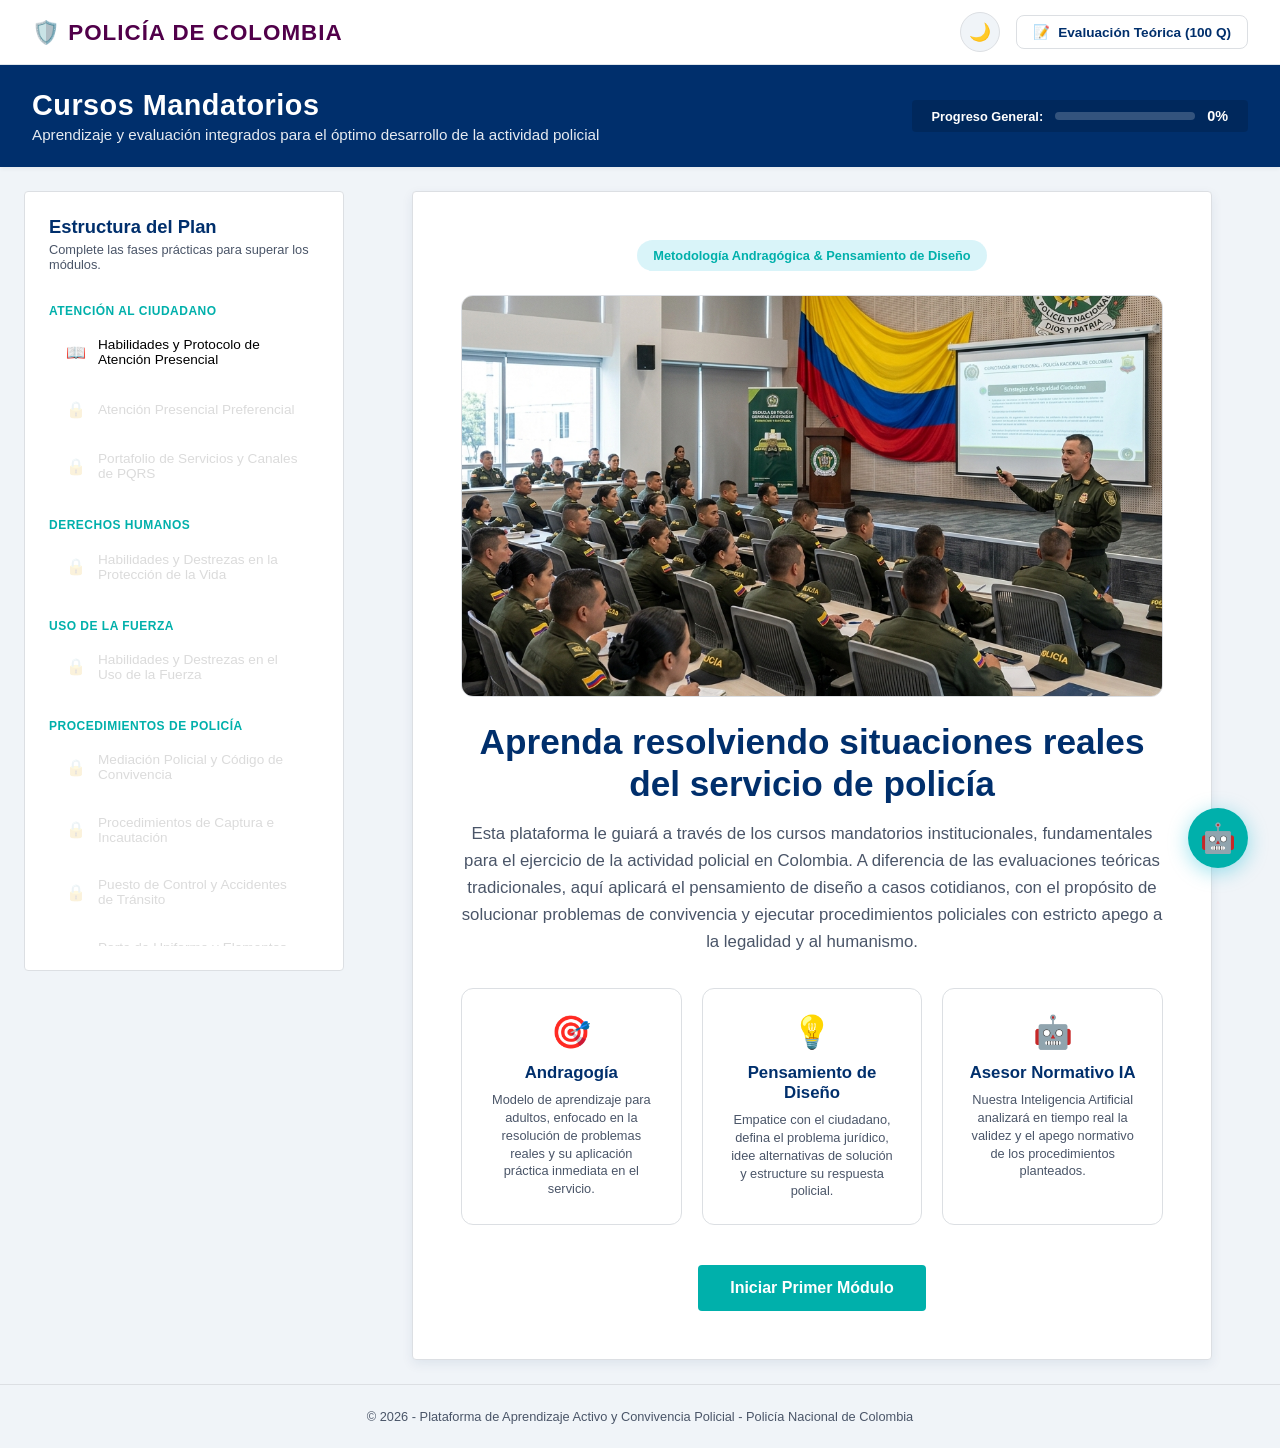
==== index.html @ 74ae2a0c "Mejorar color del banner y redaccion general" ====
<!DOCTYPE html>
<html lang="es">
<head>
  <meta charset="UTF-8">
  <meta name="viewport" content="width=device-width, initial-scale=1.0">
  <title>Cursos Mandatorios - Policía Nacional de Colombia</title>
  <meta name="description" content="Plataforma interactiva de capacitación y evaluación para la Policía Nacional de Colombia usando Andragogía y Design Thinking.">
  <!-- Google Fonts -->
  <link rel="preconnect" href="https://fonts.googleapis.com">
  <link rel="preconnect" href="https://fonts.gstatic.com" crossorigin>
  <link href="https://fonts.googleapis.com/css2?family=Outfit:wght@300;400;600;800&family=Space+Grotesk:wght@400;700&display=swap" rel="stylesheet">
  <!-- CSS Stylesheet -->
  <link rel="stylesheet" href="styles.css">
</head>
<body class="light-mode">

  <!-- Cambridge-style Header Structure -->
  <header class="cambridge-header">
    <!-- Nivel 1: Barra superior de marca blanca -->
    <div class="topbar-header" style="background: #ffffff; padding: 0.75rem 2rem; display: flex; justify-content: space-between; align-items: center; border-bottom: 1px solid #e1e6eb;">
      <div class="logo-area" style="display: flex; align-items: center; gap: 0.5rem; font-family: 'Source Sans Pro', Arial, sans-serif; font-weight: 700; color: #51004a; font-size: 1.4rem;">
        <span style="letter-spacing: 1px;">🛡️ POLICÍA DE COLOMBIA</span>
      </div>
      <div class="topbar-actions" style="display: flex; align-items: center; gap: 1rem;">
        <!-- Theme Switcher -->
        <button class="theme-toggle" id="theme-toggle" aria-label="Cambiar Tema" title="Cambiar Tema">
          <span class="mode-icon">🌙</span>
        </button>
        <!-- Botón Evaluación Teórica -->
        <button class="btn btn-outline" id="go-questions-btn" style="gap: 0.5rem; display: flex; align-items: center; font-size: 0.85rem; padding: 0.5rem 1rem;">
          <span>📝</span> Evaluación Teórica (100 Q)
        </button>
      </div>
    </div>

    <!-- Nivel 2: Banner institucional azul marino de Cambridge con título -->
    <div class="subheader-banner" style="background: #002f6c; padding: 1.5rem 2rem; color: #ffffff; display: flex; justify-content: space-between; align-items: center;">
      <div class="banner-titles">
        <h1 style="font-size: 1.8rem; font-weight: 600; margin: 0; font-family: var(--font-display); letter-spacing: 0.5px;">Cursos Mandatorios</h1>
        <p style="font-size: 0.95rem; margin: 0.25rem 0 0 0; opacity: 0.9;">Aprendizaje y evaluación integrados para el óptimo desarrollo de la actividad policial</p>
      </div>
      
      <!-- Progreso General en el Banner -->
      <div class="global-progress" style="background: rgba(0, 0, 0, 0.15); border: none; padding: 0.5rem 1.25rem; border-radius: 4px;">
        <span class="progress-label" style="color: #ffffff;">Progreso General:</span>
        <div class="progress-bar-container" style="background: rgba(255, 255, 255, 0.2); width: 140px;">
          <div class="progress-bar-fill" id="global-progress-fill" style="width: 0%; background: #ffffff;"></div>
        </div>
        <span class="progress-percentage" id="global-progress-text" style="color: #ffffff; font-weight: 700;">0%</span>
      </div>
    </div>
  </header>

  <!-- Main Layout -->
  <div class="app-container">
    
    <!-- Sidebar Navigation -->
    <aside class="app-sidebar" id="sidebar-nav">
      <div class="sidebar-header">
        <h3>Estructura del Plan</h3>
        <p>Complete las fases prácticas para superar los módulos.</p>
      </div>
      <nav class="course-navigation" id="courses-list">
        <!-- Renderizado dinámico desde app.js -->
      </nav>
    </aside>

    <!-- Main Content Area -->
    <main class="app-main-content">
      
      <!-- Welcome Screen -->
      <section class="welcome-screen active" id="welcome-view">
        <div class="welcome-card">
          <div class="welcome-badge">Metodología Andragógica & Pensamiento de Diseño</div>
          <div class="welcome-image-hero" style="margin-bottom: 1.5rem; border-radius: 12px; overflow: hidden; border: 1px solid var(--border-glass); background: #000;">
            <img src="policia_colombia_welcome.png" alt="Policías de Colombia capacitándose en aula" style="width: 100%; max-height: 400px; object-fit: cover; display: block;" />
          </div>

          <h2>Aprenda resolviendo situaciones reales del servicio de policía</h2>
          <p>Esta plataforma le guiará a través de los cursos mandatorios institucionales, fundamentales para el ejercicio de la actividad policial en Colombia. A diferencia de las evaluaciones teóricas tradicionales, aquí aplicará el pensamiento de diseño a casos cotidianos, con el propósito de solucionar problemas de convivencia y ejecutar procedimientos policiales con estricto apego a la legalidad y al humanismo.</p>
          
          <div class="methodology-cards">
            <div class="m-card">
              <span class="m-icon">🎯</span>
              <h4>Andragogía</h4>
              <p>Modelo de aprendizaje para adultos, enfocado en la resolución de problemas reales y su aplicación práctica inmediata en el servicio.</p>
            </div>
            <div class="m-card">
              <span class="m-icon">💡</span>
              <h4>Pensamiento de Diseño</h4>
              <p>Empatice con el ciudadano, defina el problema jurídico, idee alternativas de solución y estructure su respuesta policial.</p>
            </div>
            <div class="m-card">
              <span class="m-icon">🤖</span>
              <h4>Asesor Normativo IA</h4>
              <p>Nuestra Inteligencia Artificial analizará en tiempo real la validez y el apego normativo de los procedimientos planteados.</p>
            </div>
          </div>
          
          <button class="btn btn-primary btn-large" id="start-learning-btn">Iniciar Primer Módulo</button>
        </div>
      </section>

      <!-- Learning & Design Thinking Module Screen -->
      <section class="module-screen" id="module-view">
        
        <!-- Module Header info -->
        <div class="module-header-card">
          <span class="badge" id="module-course-badge">Curso Mandatorio</span>
          <h3 id="module-title">1. Título del Módulo</h3>
          <div class="scenario-box">
            <div class="scenario-header">
              <span class="scenario-icon">🎬</span>
              <h4>Escenario de Convivencia / Procedimiento</h4>
            </div>
            
            <!-- Imagen de referencia del caso -->
            <div class="case-image-container" id="module-case-image-container" style="display: none; margin-bottom: 1.25rem; border-radius: 12px; overflow: hidden; border: 1px solid var(--border-glass); background: #000;">
              <img id="module-case-image" src="" alt="Imagen de referencia del caso policial" style="width: 100%; max-height: 480px; object-fit: contain; display: block; margin: 0 auto;" />
            </div>

            <p id="module-scenario-desc">Descripción del escenario...</p>
            <div class="role-box">
              <strong>Tu Rol Operativo:</strong> <span id="module-role-text">Rol...</span>
            </div>
            <div class="objectives-list">
              <strong>Objetivos de la Misión:</strong>
              <ul id="module-objectives-list">
                <!-- Objetivos dinámicos -->
              </ul>
            </div>
          </div>
        </div>

        <!-- Video de Apoyo Oficial -->
        <div class="video-card" id="module-video-card" style="display: none;">
          <div class="video-header">
            <span class="video-icon">🎥</span>
            <h4>Video de Apoyo Oficial del Módulo</h4>
          </div>
          <div class="video-wrapper">
            <iframe id="module-video-iframe" src="" title="Video de apoyo policial" frameborder="0" allow="accelerometer; autoplay; clipboard-write; encrypted-media; gyroscope; picture-in-picture" allowfullscreen></iframe>
          </div>
          
          <!-- Descripción del contenido del video -->
          <div class="video-transcript-box" style="margin-top: 1rem; padding: 1rem; background: rgba(255,255,255,0.02); border-radius: 8px; border-left: 3px solid var(--accent-gold);">
            <strong style="font-size: 0.85rem; color: var(--accent-gold); display: block; margin-bottom: 0.25rem;">📝 Resumen de Audio y Contenido del Video:</strong>
            <p id="module-video-description-text" style="font-size: 0.85rem; line-height: 1.5; color: var(--text-secondary);">Descripción...</p>
          </div>

          <!-- Métricas del Procedimiento (Cuantificación educativa) -->
          <div class="video-metrics-box" style="margin-top: 1rem; display: grid; grid-template-columns: repeat(auto-fit, minmax(180px, 1fr)); gap: 1rem;">
            <div style="background: rgba(0,0,0,0.15); padding: 0.75rem 1rem; border-radius: 8px; border: 1px solid var(--border-glass);">
              <span style="font-size: 0.7rem; text-transform: uppercase; letter-spacing: 0.5px; color: var(--accent-color); font-weight: 700; display: block;">Tipo de Procedimiento</span>
              <strong id="metric-proc-type" style="font-size: 0.95rem; font-family: var(--font-display);">Administrativo</strong>
            </div>
            <div style="background: rgba(0,0,0,0.15); padding: 0.75rem 1rem; border-radius: 8px; border: 1px solid var(--border-glass);">
              <span style="font-size: 0.7rem; text-transform: uppercase; letter-spacing: 0.5px; color: var(--accent-color); font-weight: 700; display: block;">Medios de Policía</span>
              <strong id="metric-proc-means" style="font-size: 0.95rem; font-family: var(--font-display);">Materiales / Inmateriales</strong>
            </div>
            <div style="background: rgba(0,0,0,0.15); padding: 0.75rem 1rem; border-radius: 8px; border: 1px solid var(--border-glass);">
              <span style="font-size: 0.7rem; text-transform: uppercase; letter-spacing: 0.5px; color: var(--accent-color); font-weight: 700; display: block;">Marco Normativo Principal</span>
              <strong id="metric-proc-law" style="font-size: 0.95rem; font-family: var(--font-display);">Ley 1801</strong>
            </div>
          </div>
        </div>

        <!-- Design Thinking Tabbed Workspace -->
        <div class="workspace-card">
          <div class="tabs-header">
            <button class="tab-btn active" data-tab="empatizar">
              <span class="tab-num">1</span> Empatizar
            </button>
            <button class="tab-btn" data-tab="definir">
              <span class="tab-num">2</span> Definir
            </button>
            <button class="tab-btn" data-tab="idear">
              <span class="tab-num">3</span> Idear
            </button>
            <button class="tab-btn" data-tab="prototipar">
              <span class="tab-num">4</span> Prototipar (Acción)
            </button>
            <button class="tab-btn" data-tab="evaluar" id="tab-evaluar-btn">
              <span class="tab-num">5</span> Evaluar (IA)
            </button>
          </div>

          <div class="tabs-content">
            
            <!-- Tab Empatizar -->
            <div class="tab-panel active" id="panel-empatizar">
              <p class="tab-instruction" id="instruction-empatizar">Instrucción...</p>
              <textarea class="textarea-input" id="input-empatizar" placeholder="Escribe aquí..."></textarea>
              <div class="panel-actions">
                <button class="btn btn-secondary next-tab-btn" data-next="definir">Siguiente Fase: Definir</button>
              </div>
            </div>

            <!-- Tab Definir -->
            <div class="tab-panel" id="panel-definir">
              <p class="tab-instruction" id="instruction-definir">Instrucción...</p>
              <textarea class="textarea-input" id="input-definir" placeholder="Escribe aquí..."></textarea>
              <div class="panel-actions">
                <button class="btn btn-outline prev-tab-btn" data-prev="empatizar">Anterior</button>
                <button class="btn btn-secondary next-tab-btn" data-next="idear">Siguiente Fase: Idear</button>
              </div>
            </div>

            <!-- Tab Idear -->
            <div class="tab-panel" id="panel-idear">
              <p class="tab-instruction" id="instruction-idear">Instrucción...</p>
              <textarea class="textarea-input" id="input-idear" placeholder="Escribe aquí..."></textarea>
              <div class="panel-actions">
                <button class="btn btn-outline prev-tab-btn" data-prev="definir">Anterior</button>
                <button class="btn btn-secondary next-tab-btn" data-next="prototipar">Siguiente Fase: Prototipar</button>
              </div>
            </div>

            <!-- Tab Prototipar -->
            <div class="tab-panel" id="panel-prototipar">
              <p class="tab-instruction" id="instruction-prototipar">Instrucción...</p>
              <textarea class="textarea-input" id="input-prototipar" placeholder="Escribe aquí..."></textarea>
              <div class="panel-actions">
                <button class="btn btn-outline prev-tab-btn" data-prev="idear">Anterior</button>
                <button class="btn btn-primary" id="submit-to-ia-btn">Enviar a Evaluación de IA</button>
              </div>
            </div>

            <!-- Tab Evaluar (IA) -->
            <div class="tab-panel" id="panel-evaluar">
              <div class="ia-chat-interface">
                <div class="ia-avatar-area">
                  <div class="ia-avatar">🤖</div>
                  <div class="ia-status">
                    <h5>Asistente IA de Procedimiento</h5>
                    <p id="ia-status-text">Analizando tu propuesta...</p>
                  </div>
                </div>

                <div class="ia-chat-box" id="ia-chat-box">
                  <!-- Mensajes de la IA -->
                </div>

                <!-- Score Board -->
                <div class="score-card" id="evaluation-score-card" style="display: none;">
                  <div class="gauge-container">
                    <svg viewBox="0 0 100 50" class="gauge">
                      <path d="M 10 50 A 40 40 0 0 1 90 50" fill="none" stroke="#2a3b5c" stroke-width="8"></path>
                      <path d="M 10 50 A 40 40 0 0 1 90 50" fill="none" stroke="var(--accent-color)" stroke-width="8" id="gauge-fill" stroke-dasharray="125" stroke-dashoffset="125"></path>
                    </svg>
                    <div class="score-value" id="score-text">0%</div>
                  </div>
                  <div class="score-verdict">
                    <h4 id="score-verdict-title">Procedimiento Regular</h4>
                    <p id="score-verdict-desc">Debes mejorar los fundamentos legales de la actuación.</p>
                  </div>
                </div>

                <div class="panel-actions" id="eval-actions" style="display: none;">
                  <button class="btn btn-outline" id="retry-module-btn">Corregir Propuesta</button>
                  <button class="btn btn-success" id="next-module-btn">Aprobar y Siguiente Módulo</button>
                </div>
              </div>
            </div>

          </div>
        </div>

      </section>

      <!-- Congratulations Screen -->
      <section class="welcome-screen" id="congrats-view">
        <div class="welcome-card text-center">
          <div class="badge success-badge">🎖️ CERTIFICACIÓN COMPLETADA</div>
          <h2>¡Felicitaciones, Oficial!</h2>
          <p>Has completado satisfactoriamente los 4 cursos mandatorios de la Policía Nacional de Colombia. Has demostrado capacidad de empatía ciudadana, resolución legal de conflictos y un correcto apego a los Derechos Humanos y el Uso Proporcional de la Fuerza.</p>
          
          <div class="diploma-box">
            <h4>POLICÍA NACIONAL DE COLOMBIA</h4>
            <p>Se otorga el presente reconocimiento por finalizar con éxito el programa de:</p>
            <h3>Estándares Mínimos en Cursos Mandatorios</h3>
            <p class="methodology-info">Basado en Andragogía, Design Thinking y Evaluación Interactiva</p>
            <div class="diploma-footer">
              <span>Bogotá D.C., Colombia</span>
              <span>Evaluador de Inteligencia Artificial</span>
            </div>
          </div>

          <button class="btn btn-primary btn-large" id="reset-progress-btn">Reiniciar Capacitación</button>
        </div>
      </section>

      <!-- 100 Questions Theoretical Evaluation Screen -->
      <section class="module-screen" id="questions-view" style="display: none; flex-direction: column; gap: 1.5rem;">
        <div class="module-header-card">
          <span class="badge" style="background: var(--accent-gold); color: #000;">Evaluación Escrita Oficial</span>
          <h3>Repositorio de Evaluación Teórica Virtual (100 Preguntas)</h3>
          <p style="font-size: 0.95rem; color: var(--text-secondary); margin-top: 0.5rem;">Responde el cuestionario de estándares mínimos de capacitación y entrenamiento de la Policía Nacional de Colombia.</p>
        </div>

        <div class="workspace-card" style="padding: 2rem; gap: 1.5rem;">
          <!-- Progreso de la Evaluación -->
          <div style="display: flex; justify-content: space-between; align-items: center; border-bottom: 1px solid var(--border-glass); padding-bottom: 1rem;">
            <h4 id="question-number-title" style="font-family: var(--font-display);">Pregunta 1 de 100</h4>
            <div style="display: flex; align-items: center; gap: 1rem;">
              <span id="questions-score-tracker" style="font-size: 0.9rem; font-weight: 600; color: var(--success);">Aciertos: 0 | Errores: 0</span>
              <button class="btn btn-outline btn-small" id="exit-questions-btn">Volver a Módulos</button>
            </div>
          </div>

          <!-- Enunciado de la Pregunta -->
          <div id="question-body-area" style="font-size: 1.1rem; font-weight: 500; line-height: 1.6; padding: 1rem 0;">
            Cargando pregunta...
          </div>

          <!-- Opciones de Respuesta -->
          <div id="question-options-area" style="display: flex; flex-direction: column; gap: 0.75rem;">
            <!-- Opciones dinámicas en app.js -->
          </div>

          <!-- Feedback de la Pregunta -->
          <div id="question-feedback-area" style="display: none; padding: 1rem; border-radius: 8px; font-weight: 600; font-size: 0.95rem;">
            <!-- Feedback correcto/incorrecto -->
          </div>

          <!-- Acciones de Navegación -->
          <div style="display: flex; justify-content: space-between; align-items: center; border-top: 1px solid var(--border-glass); padding-top: 1.25rem;">
            <button class="btn btn-outline" id="prev-question-btn">Atrás</button>
            <button class="btn btn-primary" id="next-question-btn">Siguiente Pregunta</button>
          </div>
        </div>
      </section>

    </main>
  </div>

  <footer class="app-footer">
    <p>© 2026 - Plataforma de Aprendizaje Activo y Convivencia Policial - Policía Nacional de Colombia</p>
  </footer>

  <!-- Asistente de IA Flotante -->
  <button class="ai-floating-btn" id="ai-floating-btn" aria-label="Consultar Asistente de IA" title="Consultar Asistente de IA">
    <span>🤖</span>
  </button>

  <div class="ai-floating-chat" id="ai-floating-chat">
    <div class="floating-chat-header">
      <div style="display: flex; align-items: center; gap: 0.5rem;">
        <span class="shield-icon" style="font-size: 1.3rem;">🛡️</span>
        <div>
          <h4 style="font-size: 0.85rem; font-family: var(--font-display);">Asesor de Doctrina IA</h4>
          <p style="font-size: 0.65rem; opacity: 0.8;">Normativa & Procedimientos</p>
        </div>
      </div>
      <button class="close-chat-btn" id="close-floating-chat-btn">&times;</button>
    </div>
    <div class="floating-chat-body" id="floating-chat-body">
      <div class="chat-message ia">
        <span class="chat-message-sender">Asistente IA</span>
        <p>¡Hola, Oficial! Estoy aquí para resolver cualquier duda que tengas sobre la Ley 1801, el Uso de la Fuerza, Derechos Humanos o técnicas de Atención al Ciudadano. ¿En qué procedimiento te asesoro hoy?</p>
      </div>
    </div>
    <div class="floating-chat-footer">
      <input type="text" id="floating-chat-input" placeholder="Pregunta sobre leyes o procedimientos..." />
      <button id="floating-chat-send-btn">➔</button>
    </div>
  </div>

  <!-- Scripts -->
  <script src="data.js"></script>
  <script src="app.js"></script>
</body>
</html>
---- styles.css ----
/* -------------------------------------------------------------
   SISTEMA DE DISEÑO PREMIUM - CURSOS MANDATORIOS POLICÍA
   Paleta: Azules policiales, Acabado Glassmorphism, Modo Claro/Oscuro
   ------------------------------------------------------------- */

:root {
  /* Paleta cromática exacta extraída de la captura de pantalla de Cambridge English */
  --bg-primary: #f0f4f8; /* Gris muy claro institucional */
  --bg-secondary: #ffffff; /* Paneles sólidos */
  --bg-glass: #ffffff; 
  --border-glass: #dcdfe3; 
  --text-primary: #002f6c; /* Azul Oxford para textos principales */
  --text-secondary: #4a5568; 
  
  /* Colores de Acento Cambridge de la Captura */
  --police-blue: #51004a; /* Púrpura profundo del banner (#51004a) */
  --police-accent: #00b0ab; /* Verde azulado / cian vibrante del banner (#00b0ab) */
  --accent-gold: #00b0ab; /* Usado para botones principales */
  --accent-gold-hover: #008f8b;
  --accent-color: #00b0ab; 
  --success: #1b8555;
  --error: #c6093b;
  --warning: #d97706;
  
  /* Estilo visual Cambridge */
  --font-display: 'Source Sans Pro', 'Helvetica Neue', Arial, sans-serif;
  --font-body: 'Source Sans Pro', 'Helvetica Neue', Arial, sans-serif;
  --shadow-premium: 0 4px 12px rgba(0, 47, 108, 0.08);
  --transition-smooth: all 0.2s cubic-bezier(0.16, 1, 0.3, 1);
  --border-radius: 4px; 
}

.dark-mode {
  --bg-primary: #071524;
  --bg-secondary: #0d2139;
  --bg-glass: #0d2139;
  --border-glass: #1e3a5f;
  --text-primary: #f8f9fa;
  --text-secondary: #a3b8cc;
  
  --police-blue: #51004a;
  --police-accent: #00b0ab;
  --accent-color: #00b0ab;
  
  --shadow-premium: 0 4px 20px rgba(0,0,0,0.5);
}

/* Reset y Base */
* {
  box-sizing: border-box;
  margin: 0;
  padding: 0;
}

body {
  background-color: var(--bg-primary);
  color: var(--text-primary);
  font-family: var(--font-body);
  display: flex;
  flex-direction: column;
  min-height: 100vh;
  transition: var(--transition-smooth);
  overflow-x: hidden;
}

/* Header Cambridge */
.cambridge-header {
  width: 100%;
  position: sticky;
  top: 0;
  z-index: 100;
  box-shadow: 0 2px 4px rgba(0,0,0,0.05);
}

/* Global Progress */
.global-progress {
  display: flex;
  align-items: center;
  gap: 0.75rem;
  background: var(--bg-primary);
  padding: 0.5rem 1rem;
  border-radius: 30px;
  border: 1px solid var(--border-glass);
}

.progress-label {
  font-size: 0.8rem;
  color: var(--text-secondary);
  font-weight: 600;
}

.progress-bar-container {
  width: 120px;
  height: 8px;
  background: rgba(255, 255, 255, 0.1);
  border-radius: 4px;
  overflow: hidden;
}

.progress-bar-fill {
  height: 100%;
  background: linear-gradient(90deg, var(--police-accent), var(--success));
  width: 0%;
  border-radius: 4px;
  transition: width 0.6s cubic-bezier(0.4, 0, 0.2, 1);
}

.progress-percentage {
  font-family: var(--font-display);
  font-size: 0.9rem;
  font-weight: 700;
  color: var(--success);
}

/* Theme Toggle Button */
.theme-toggle {
  background: var(--bg-primary);
  border: 1px solid var(--border-glass);
  width: 40px;
  height: 40px;
  border-radius: 50%;
  display: flex;
  align-items: center;
  justify-content: center;
  cursor: pointer;
  color: var(--text-primary);
  font-size: 1.1rem;
  transition: var(--transition-smooth);
}

.theme-toggle:hover {
  transform: scale(1.05);
  border-color: var(--police-accent);
  box-shadow: 0 0 10px rgba(59, 130, 246, 0.3);
}

/* App Layout Container */
.app-container {
  display: flex;
  flex: 1;
  width: 100%;
  max-width: 1600px;
  margin: 0 auto;
  padding: 1.5rem;
  gap: 1.5rem;
}

/* Sidebar Navigation */
.app-sidebar {
  width: 320px;
  background: var(--bg-secondary);
  border-radius: var(--border-radius);
  border: 1px solid var(--border-glass);
  padding: 1.5rem;
  display: flex;
  flex-direction: column;
  gap: 1.5rem;
  height: calc(100vh - 120px);
  position: sticky;
  top: 100px;
}

.sidebar-header h3 {
  font-family: var(--font-display);
  font-size: 1.15rem;
  margin-bottom: 0.25rem;
}

.sidebar-header p {
  font-size: 0.8rem;
  color: var(--text-secondary);
}

.course-navigation {
  display: flex;
  flex-direction: column;
  gap: 1rem;
  overflow-y: auto;
  padding-right: 0.25rem;
}

/* Scrollbar styling */
.course-navigation::-webkit-scrollbar {
  width: 4px;
}
.course-navigation::-webkit-scrollbar-thumb {
  background: var(--border-glass);
  border-radius: 4px;
}

.course-group {
  display: flex;
  flex-direction: column;
  gap: 0.4rem;
}

.course-group-title {
  font-size: 0.75rem;
  font-weight: 800;
  text-transform: uppercase;
  color: var(--police-accent);
  margin-top: 0.5rem;
  letter-spacing: 0.5px;
}

.nav-item {
  display: flex;
  align-items: center;
  justify-content: space-between;
  padding: 0.75rem 1rem;
  border-radius: 10px;
  background: rgba(255, 255, 255, 0.02);
  border: 1px solid transparent;
  cursor: pointer;
  transition: var(--transition-smooth);
}

.nav-item-content {
  display: flex;
  align-items: center;
  gap: 0.75rem;
  font-size: 0.85rem;
  font-weight: 500;
  text-align: left;
}

.nav-item:hover {
  background: rgba(255, 255, 255, 0.05);
  border-color: var(--border-glass);
}

.nav-item.active {
  background: linear-gradient(135deg, rgba(30, 58, 138, 0.2), rgba(6, 182, 212, 0.15));
  border-color: var(--accent-color);
  color: var(--text-primary);
  font-weight: 600;
}

.nav-item.locked {
  opacity: 0.5;
  cursor: not-allowed;
}

.nav-status-icon {
  font-size: 1rem;
}

/* Main Content area */
.app-main-content {
  flex: 1;
  display: flex;
  flex-direction: column;
  gap: 1.5rem;
  min-width: 0; /* Prevents flex items from breaking overflow */
}

/* Welcome Screen */
.welcome-screen {
  display: none;
  flex-direction: column;
  justify-content: center;
  align-items: center;
  min-height: 70vh;
}

.welcome-screen.active {
  display: flex;
}

.welcome-card {
  background: var(--bg-glass);
  backdrop-filter: blur(16px);
  border: 1px solid var(--border-glass);
  padding: 3rem;
  border-radius: var(--border-radius);
  max-width: 800px;
  box-shadow: var(--shadow-premium);
  text-align: center;
  animation: fadeInUp 0.6s cubic-bezier(0.16, 1, 0.3, 1);
}

.welcome-badge {
  display: inline-block;
  background: rgba(6, 182, 212, 0.15);
  color: var(--accent-color);
  padding: 0.5rem 1rem;
  border-radius: 30px;
  font-weight: 600;
  font-size: 0.8rem;
  margin-bottom: 1.5rem;
}

.welcome-card h2 {
  font-family: var(--font-display);
  font-size: 2.2rem;
  margin-bottom: 1rem;
  line-height: 1.2;
}

.welcome-card p {
  color: var(--text-secondary);
  font-size: 1.05rem;
  line-height: 1.6;
  margin-bottom: 2rem;
}

.methodology-cards {
  display: grid;
  grid-template-columns: repeat(3, 1fr);
  gap: 1.25rem;
  margin-bottom: 2.5rem;
}

.m-card {
  background: rgba(255, 255, 255, 0.02);
  border: 1px solid var(--border-glass);
  padding: 1.5rem;
  border-radius: 12px;
  transition: var(--transition-smooth);
}

.m-card:hover {
  transform: translateY(-5px);
  background: rgba(255, 255, 255, 0.04);
  border-color: var(--police-accent);
}

.m-icon {
  font-size: 2rem;
  margin-bottom: 0.75rem;
  display: block;
}

.m-card h4 {
  font-family: var(--font-display);
  font-size: 1.05rem;
  margin-bottom: 0.5rem;
}

.m-card p {
  font-size: 0.8rem;
  margin-bottom: 0;
  line-height: 1.4;
}

/* Module Screen */
.module-screen {
  display: none;
  flex-direction: column;
  gap: 1.5rem;
  animation: fadeIn 0.4s ease;
}

.module-screen.active {
  display: flex;
}

.module-header-card {
  background: var(--bg-secondary);
  border: 1px solid var(--border-glass);
  border-radius: var(--border-radius);
  padding: 1.75rem;
  position: relative;
}

.badge {
  display: inline-block;
  background: var(--police-blue);
  color: #fff;
  padding: 0.35rem 0.75rem;
  border-radius: 30px;
  font-size: 0.75rem;
  font-weight: 600;
  margin-bottom: 0.75rem;
  text-transform: uppercase;
}

#module-title {
  font-family: var(--font-display);
  font-size: 1.6rem;
  margin-bottom: 1rem;
}

.scenario-box {
  background: rgba(30, 58, 138, 0.1);
  border-left: 4px solid var(--police-accent);
  padding: 1.25rem;
  border-radius: 0 12px 12px 0;
}

.scenario-header {
  display: flex;
  align-items: center;
  gap: 0.5rem;
  margin-bottom: 0.5rem;
}

.scenario-header h4 {
  font-family: var(--font-display);
  font-size: 1.1rem;
  color: var(--police-accent);
}

#module-scenario-desc {
  font-size: 0.95rem;
  line-height: 1.6;
  margin-bottom: 1rem;
}

.role-box {
  background: rgba(255, 255, 255, 0.03);
  padding: 0.6rem 1rem;
  border-radius: 8px;
  font-size: 0.85rem;
  margin-bottom: 1rem;
}

.role-box strong {
  color: var(--accent-gold);
}

.objectives-list {
  font-size: 0.9rem;
}

.objectives-list ul {
  margin-top: 0.4rem;
  padding-left: 1.25rem;
  display: flex;
  flex-direction: column;
  gap: 0.3rem;
}

/* Design Thinking Workspace Card */
.workspace-card {
  background: var(--bg-glass);
  backdrop-filter: blur(16px);
  border: 1px solid var(--border-glass);
  border-radius: var(--border-radius);
  box-shadow: var(--shadow-premium);
  display: flex;
  flex-direction: column;
  overflow: hidden;
}

.tabs-header {
  display: flex;
  border-bottom: 1px solid var(--border-glass);
  background: rgba(0, 0, 0, 0.2);
  overflow-x: auto;
}

.tab-btn {
  flex: 1;
  background: transparent;
  border: none;
  color: var(--text-secondary);
  padding: 1rem;
  font-family: var(--font-display);
  font-size: 0.9rem;
  font-weight: 600;
  cursor: pointer;
  display: flex;
  align-items: center;
  justify-content: center;
  gap: 0.5rem;
  transition: var(--transition-smooth);
  border-bottom: 2px solid transparent;
  min-width: 130px;
}

.tab-btn.active {
  color: var(--accent-color);
  background: rgba(6, 182, 212, 0.05);
  border-bottom-color: var(--accent-color);
}

.tab-num {
  display: inline-flex;
  align-items: center;
  justify-content: center;
  width: 22px;
  height: 22px;
  background: rgba(255, 255, 255, 0.1);
  border-radius: 50%;
  font-size: 0.75rem;
}

.tab-btn.active .tab-num {
  background: var(--accent-color);
  color: var(--bg-primary);
  font-weight: 700;
}

.tabs-content {
  padding: 1.75rem;
}

.tab-panel {
  display: none;
  flex-direction: column;
  gap: 1.25rem;
}

.tab-panel.active {
  display: flex;
}

.tab-instruction {
  font-size: 1rem;
  font-weight: 500;
  color: var(--text-primary);
  line-height: 1.5;
}

.textarea-input {
  width: 100%;
  height: 150px;
  background: rgba(0, 0, 0, 0.2);
  border: 1px solid var(--border-glass);
  border-radius: 10px;
  color: var(--text-primary);
  padding: 1rem;
  font-family: var(--font-body);
  font-size: 0.95rem;
  resize: vertical;
  transition: var(--transition-smooth);
}

.textarea-input:focus {
  outline: none;
  border-color: var(--accent-color);
  box-shadow: 0 0 10px rgba(6, 182, 212, 0.15);
}

.panel-actions {
  display: flex;
  justify-content: flex-end;
  gap: 1rem;
  margin-top: 0.5rem;
}

/* IA Chat Interface */
.ia-chat-interface {
  display: flex;
  flex-direction: column;
  gap: 1.5rem;
}

.ia-avatar-area {
  display: flex;
  align-items: center;
  gap: 1rem;
  border-bottom: 1px solid var(--border-glass);
  padding-bottom: 1rem;
}

.ia-avatar {
  width: 48px;
  height: 48px;
  background: linear-gradient(135deg, var(--police-accent), var(--accent-color));
  border-radius: 50%;
  display: flex;
  align-items: center;
  justify-content: center;
  font-size: 1.6rem;
  box-shadow: 0 0 15px rgba(6, 182, 212, 0.4);
}

.ia-status h5 {
  font-family: var(--font-display);
  font-size: 1.05rem;
}

.ia-status p {
  font-size: 0.8rem;
  color: var(--text-secondary);
}

.ia-chat-box {
  display: flex;
  flex-direction: column;
  gap: 1rem;
  max-height: 350px;
  overflow-y: auto;
  padding-right: 0.5rem;
}

.chat-message {
  display: flex;
  flex-direction: column;
  gap: 0.25rem;
  max-width: 85%;
  padding: 1rem;
  border-radius: 12px;
  font-size: 0.95rem;
  line-height: 1.5;
}

.chat-message.user {
  align-self: flex-end;
  background: var(--police-blue);
  color: #fff;
  border-bottom-right-radius: 2px;
}

.chat-message.ia {
  align-self: flex-start;
  background: rgba(255, 255, 255, 0.03);
  border: 1px solid var(--border-glass);
  border-bottom-left-radius: 2px;
}

.chat-message-sender {
  font-size: 0.75rem;
  font-weight: 800;
  text-transform: uppercase;
  color: var(--accent-color);
}

.chat-message.user .chat-message-sender {
  color: var(--accent-gold);
}

/* Score Board / Gauge */
.score-card {
  display: flex;
  align-items: center;
  gap: 2rem;
  background: rgba(255, 255, 255, 0.02);
  border: 1px solid var(--border-glass);
  border-radius: 12px;
  padding: 1.5rem;
  margin-top: 1rem;
  animation: scaleIn 0.5s cubic-bezier(0.175, 0.885, 0.32, 1.275);
}

.gauge-container {
  position: relative;
  width: 100px;
  height: 60px;
  display: flex;
  justify-content: center;
}

.gauge {
  width: 100px;
  height: 50px;
}

.score-value {
  position: absolute;
  bottom: 0;
  font-family: var(--font-display);
  font-size: 1.5rem;
  font-weight: 700;
}

.score-verdict h4 {
  font-family: var(--font-display);
  font-size: 1.2rem;
  margin-bottom: 0.25rem;
}

.score-verdict p {
  font-size: 0.85rem;
  color: var(--text-secondary);
}

/* Certificate Screen Diploma */
.diploma-box {
  background: linear-gradient(135deg, #131d35 0%, #0c1222 100%);
  border: 2px solid var(--accent-gold);
  border-radius: 12px;
  padding: 2.5rem;
  margin: 2rem 0;
  position: relative;
  box-shadow: 0 0 25px rgba(234, 179, 8, 0.15);
}

.diploma-box::before {
  content: '';
  position: absolute;
  top: 10px;
  bottom: 10px;
  left: 10px;
  right: 10px;
  border: 1px solid rgba(234, 179, 8, 0.3);
  border-radius: 8px;
  pointer-events: none;
}

.diploma-box h4 {
  font-family: var(--font-display);
  color: var(--text-secondary);
  letter-spacing: 2px;
  font-size: 0.9rem;
  margin-bottom: 1rem;
}

.diploma-box h3 {
  font-family: var(--font-display);
  font-size: 1.8rem;
  color: var(--accent-gold);
  margin: 1.25rem 0;
}

.diploma-box p {
  font-size: 0.9rem;
  color: var(--text-primary);
}

.diploma-box .methodology-info {
  font-size: 0.8rem;
  color: var(--text-secondary);
  font-style: italic;
}

.diploma-footer {
  display: flex;
  justify-content: space-between;
  margin-top: 2rem;
  font-size: 0.75rem;
  color: var(--text-secondary);
  border-top: 1px solid rgba(255, 255, 255, 0.05);
  padding-top: 1rem;
}

/* Buttons */
.btn {
  display: inline-flex;
  align-items: center;
  justify-content: center;
  padding: 0.65rem 1.25rem;
  font-family: var(--font-display);
  font-size: 0.9rem;
  font-weight: 700;
  border-radius: 8px;
  cursor: pointer;
  transition: var(--transition-smooth);
  border: none;
}

.btn-primary {
  background: var(--accent-gold); /* Verde azulado de Cambridge */
  color: #fff;
}

.btn-primary:hover {
  background: var(--accent-gold-hover);
  transform: translateY(-1px);
  box-shadow: 0 4px 12px rgba(0, 176, 171, 0.3);
}

.btn-secondary {
  background: var(--police-blue); /* Púrpura de Cambridge */
  color: #fff;
}

.btn-secondary:hover {
  background: #3c0037;
  transform: translateY(-1px);
  box-shadow: 0 4px 12px rgba(81, 0, 74, 0.3);
}

.btn-success {
  background: var(--success);
  color: #fff;
}

.btn-success:hover {
  background: #14613e;
  transform: translateY(-1px);
}

.btn-outline {
  background: transparent;
  border: 1px solid var(--border-glass);
  color: var(--text-primary);
}

.btn-outline:hover {
  background: rgba(0, 47, 108, 0.04);
  border-color: var(--police-blue);
  color: var(--police-blue);
}

.btn-large {
  padding: 0.85rem 2rem;
  font-size: 1rem;
  border-radius: 4px; /* Consistente con el borde recto de Cambridge */
}

/* Estilos de opción para cuestionario */
.option-btn {
  background: rgba(255, 255, 255, 0.03);
  border: 1px solid var(--border-glass);
  color: var(--text-primary);
  padding: 1rem 1.5rem;
  border-radius: 10px;
  cursor: pointer;
  text-align: left;
  font-family: var(--font-body);
  font-size: 0.95rem;
  transition: var(--transition-smooth);
}

.option-btn:hover {
  background: rgba(255, 255, 255, 0.07);
  border-color: var(--text-secondary);
}

.option-btn.selected {
  border-color: var(--police-accent);
  background: rgba(59, 130, 246, 0.15);
  font-weight: 600;
}

.option-btn.correct {
  border-color: var(--success) !important;
  background: rgba(16, 185, 129, 0.2) !important;
  color: #fff !important;
}

.option-btn.incorrect {
  border-color: var(--error) !important;
  background: rgba(239, 68, 68, 0.2) !important;
  color: #fff !important;
}

/* Video Card styles */
.video-card {
  background: var(--bg-secondary);
  border: 1px solid var(--border-glass);
  border-radius: var(--border-radius);
  padding: 1.5rem;
}

.video-header {
  display: flex;
  align-items: center;
  gap: 0.5rem;
  margin-bottom: 1rem;
}

.video-header h4 {
  font-family: var(--font-display);
  font-size: 1.1rem;
  color: var(--accent-gold);
}

.video-wrapper {
  position: relative;
  padding-bottom: 56.25%; /* 16:9 Aspect Ratio */
  height: 0;
  overflow: hidden;
  border-radius: 12px;
  border: 1px solid var(--border-glass);
}

.video-wrapper iframe {
  position: absolute;
  top: 0;
  left: 0;
  width: 100%;
  height: 100%;
}

/* Botón Flotante de IA */
.ai-floating-btn {
  position: fixed;
  bottom: 2rem;
  right: 2rem;
  width: 60px;
  height: 60px;
  background: linear-gradient(135deg, var(--police-accent), var(--accent-color));
  border: none;
  border-radius: 50%;
  box-shadow: 0 4px 20px rgba(6, 182, 212, 0.4);
  cursor: pointer;
  z-index: 1000;
  display: flex;
  align-items: center;
  justify-content: center;
  font-size: 1.8rem;
  transition: var(--transition-smooth);
}

.ai-floating-btn:hover {
  transform: scale(1.1) rotate(5deg);
  box-shadow: 0 6px 24px rgba(6, 182, 212, 0.6);
}

/* Modal Chat Flotante */
.ai-floating-chat {
  position: fixed;
  bottom: 6.5rem;
  right: 2rem;
  width: 380px;
  height: 480px;
  background: var(--bg-glass);
  backdrop-filter: blur(20px);
  border: 1px solid var(--border-glass);
  border-radius: var(--border-radius);
  box-shadow: var(--shadow-premium);
  z-index: 1000;
  display: none; /* Controlado por JS */
  flex-direction: column;
  overflow: hidden;
  animation: fadeInUp 0.4s cubic-bezier(0.16, 1, 0.3, 1);
}

.floating-chat-header {
  background: var(--bg-secondary);
  border-bottom: 1px solid var(--border-glass);
  padding: 1rem;
  display: flex;
  justify-content: space-between;
  align-items: center;
}

.close-chat-btn {
  background: transparent;
  border: none;
  color: var(--text-secondary);
  font-size: 1.5rem;
  cursor: pointer;
  transition: var(--transition-smooth);
}

.close-chat-btn:hover {
  color: var(--error);
}

.floating-chat-body {
  flex: 1;
  padding: 1rem;
  overflow-y: auto;
  display: flex;
  flex-direction: column;
  gap: 0.75rem;
}

.floating-chat-footer {
  padding: 0.75rem;
  border-top: 1px solid var(--border-glass);
  background: rgba(0,0,0,0.2);
  display: flex;
  gap: 0.5rem;
}

.floating-chat-footer input {
  flex: 1;
  background: rgba(0, 0, 0, 0.2);
  border: 1px solid var(--border-glass);
  border-radius: 8px;
  color: var(--text-primary);
  padding: 0.5rem 0.75rem;
  font-family: var(--font-body);
  font-size: 0.85rem;
}

.floating-chat-footer input:focus {
  outline: none;
  border-color: var(--accent-color);
}

.floating-chat-footer button {
  background: var(--police-accent);
  color: #fff;
  border: none;
  border-radius: 8px;
  width: 36px;
  height: 36px;
  cursor: pointer;
  font-weight: bold;
  transition: var(--transition-smooth);
}

.floating-chat-footer button:hover {
  background: var(--accent-color);
}

/* Footer */
.app-footer {
  text-align: center;
  padding: 1.5rem;
  font-size: 0.8rem;
  color: var(--text-secondary);
  border-top: 1px solid var(--border-glass);
  margin-top: auto;
}

/* Animations */
@keyframes fadeInUp {
  from {
    opacity: 0;
    transform: translateY(20px);
  }
  to {
    opacity: 1;
    transform: translateY(0);
  }
}

@keyframes fadeIn {
  from { opacity: 0; }
  to { opacity: 1; }
}

@keyframes pulse {
  0% { transform: scale(1); filter: drop-shadow(0 0 4px var(--police-accent)); }
  50% { transform: scale(1.05); filter: drop-shadow(0 0 12px var(--accent-color)); }
  100% { transform: scale(1); filter: drop-shadow(0 0 4px var(--police-accent)); }
}

/* Responsividad */
@media (max-width: 1024px) {
  .app-container {
    flex-direction: column;
  }
  .app-sidebar {
    width: 100%;
    height: auto;
    position: static;
  }
  .methodology-cards {
    grid-template-columns: 1fr;
  }
}

@media (max-width: 600px) {
  .app-header {
    flex-direction: column;
    gap: 1rem;
    align-items: flex-start;
  }
  .header-actions {
    width: 100%;
    justify-content: space-between;
  }
  .welcome-card {
    padding: 1.5rem;
  }
  .tabs-header {
    flex-wrap: nowrap;
  }
  .tab-btn {
    padding: 0.75rem 0.5rem;
    font-size: 0.8rem;
  }
}
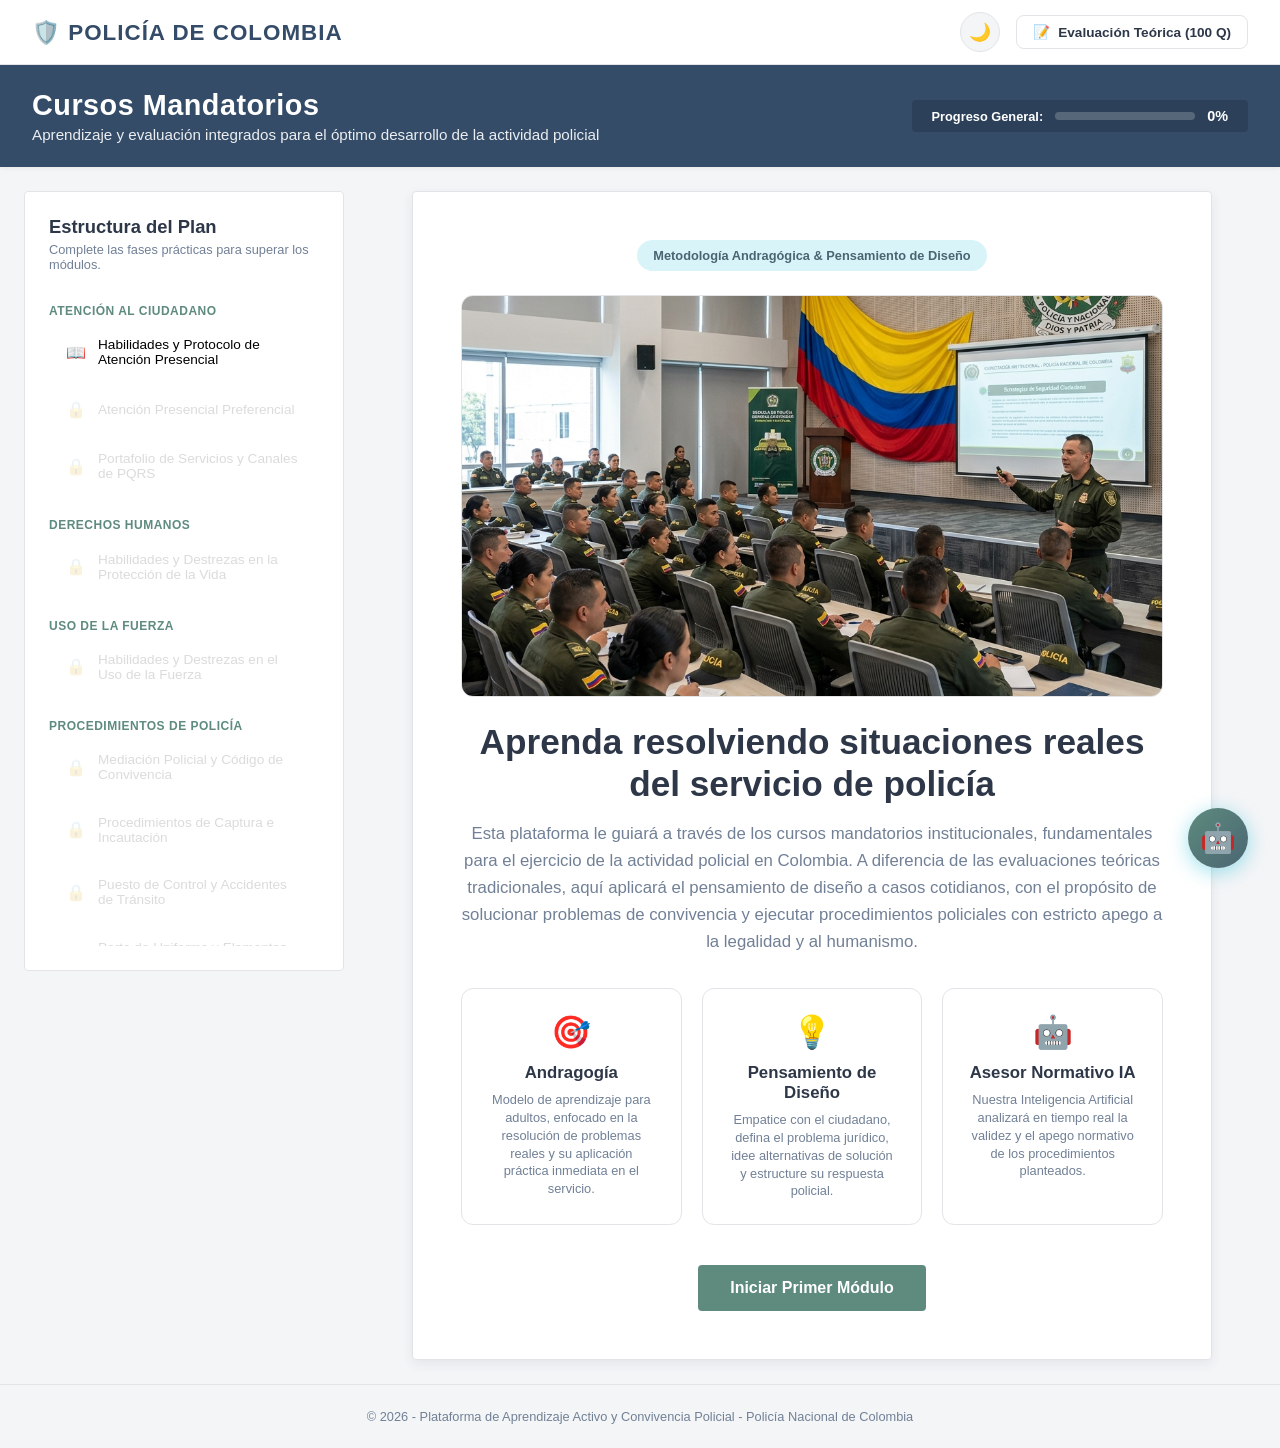
==== commit efc3f67e: "Cambiar a paleta de colores mate (Gris, Azul, Verde)" ====
--- a/index.html
+++ b/index.html
@@ -17,8 +17,8 @@
   <!-- Cambridge-style Header Structure -->
   <header class="cambridge-header">
     <!-- Nivel 1: Barra superior de marca blanca -->
-    <div class="topbar-header" style="background: #ffffff; padding: 0.75rem 2rem; display: flex; justify-content: space-between; align-items: center; border-bottom: 1px solid #e1e6eb;">
-      <div class="logo-area" style="display: flex; align-items: center; gap: 0.5rem; font-family: 'Source Sans Pro', Arial, sans-serif; font-weight: 700; color: #51004a; font-size: 1.4rem;">
+    <div class="topbar-header" style="background: #ffffff; padding: 0.75rem 2rem; display: flex; justify-content: space-between; align-items: center; border-bottom: 1px solid var(--border-glass);">
+      <div class="logo-area" style="display: flex; align-items: center; gap: 0.5rem; font-family: 'Source Sans Pro', Arial, sans-serif; font-weight: 700; color: var(--police-blue); font-size: 1.4rem;">
         <span style="letter-spacing: 1px;">🛡️ POLICÍA DE COLOMBIA</span>
       </div>
       <div class="topbar-actions" style="display: flex; align-items: center; gap: 1rem;">
@@ -33,8 +33,8 @@
       </div>
     </div>
 
-    <!-- Nivel 2: Banner institucional azul marino de Cambridge con título -->
-    <div class="subheader-banner" style="background: #002f6c; padding: 1.5rem 2rem; color: #ffffff; display: flex; justify-content: space-between; align-items: center;">
+    <!-- Nivel 2: Banner institucional azul mate con título -->
+    <div class="subheader-banner" style="background: var(--police-blue); padding: 1.5rem 2rem; color: #ffffff; display: flex; justify-content: space-between; align-items: center;">
       <div class="banner-titles">
         <h1 style="font-size: 1.8rem; font-weight: 600; margin: 0; font-family: var(--font-display); letter-spacing: 0.5px;">Cursos Mandatorios</h1>
         <p style="font-size: 0.95rem; margin: 0.25rem 0 0 0; opacity: 0.9;">Aprendizaje y evaluación integrados para el óptimo desarrollo de la actividad policial</p>
--- a/styles.css
+++ b/styles.css
@@ -4,45 +4,45 @@
    ------------------------------------------------------------- */
 
 :root {
-  /* Paleta cromática exacta extraída de la captura de pantalla de Cambridge English */
-  --bg-primary: #f0f4f8; /* Gris muy claro institucional */
-  --bg-secondary: #ffffff; /* Paneles sólidos */
+  /* Paleta Mate Corporativa: Gris, Azul y Verde */
+  --bg-primary: #f4f5f7; /* Gris mate claro para fondos */
+  --bg-secondary: #ffffff; /* Blanco sólido para tarjetas */
   --bg-glass: #ffffff; 
-  --border-glass: #dcdfe3; 
-  --text-primary: #002f6c; /* Azul Oxford para textos principales */
-  --text-secondary: #4a5568; 
+  --border-glass: #e2e4e8; /* Borde gris mate sutil */
+  --text-primary: #2d3748; /* Gris carbón oscuro para legibilidad superior */
+  --text-secondary: #718096; /* Gris intermedio mate */
   
-  /* Colores de Acento Cambridge de la Captura */
-  --police-blue: #51004a; /* Púrpura profundo del banner (#51004a) */
-  --police-accent: #00b0ab; /* Verde azulado / cian vibrante del banner (#00b0ab) */
-  --accent-gold: #00b0ab; /* Usado para botones principales */
-  --accent-gold-hover: #008f8b;
-  --accent-color: #00b0ab; 
-  --success: #1b8555;
-  --error: #c6093b;
-  --warning: #d97706;
+  /* Colores de Acento Mate */
+  --police-blue: #344c68; /* Azul pizarra mate (para la cabecera y el logo) */
+  --police-accent: #5e8b7e; /* Verde salvia mate (secundario) */
+  --accent-gold: #5e8b7e; /* Verde salvia mate (botones principales) */
+  --accent-gold-hover: #4a7065; /* Hover verde oscuro mate */
+  --accent-color: #4a6572; /* Azul grisáceo */
+  --success: #5e8b7e;
+  --error: #c55a5a; /* Rojo opaco mate */
+  --warning: #d08c49; /* Naranja mate */
   
-  /* Estilo visual Cambridge */
+  /* Estilo visual */
   --font-display: 'Source Sans Pro', 'Helvetica Neue', Arial, sans-serif;
   --font-body: 'Source Sans Pro', 'Helvetica Neue', Arial, sans-serif;
-  --shadow-premium: 0 4px 12px rgba(0, 47, 108, 0.08);
+  --shadow-premium: 0 4px 12px rgba(45, 55, 72, 0.08); /* Sombra mate suave */
   --transition-smooth: all 0.2s cubic-bezier(0.16, 1, 0.3, 1);
   --border-radius: 4px; 
 }
 
 .dark-mode {
-  --bg-primary: #071524;
-  --bg-secondary: #0d2139;
-  --bg-glass: #0d2139;
-  --border-glass: #1e3a5f;
-  --text-primary: #f8f9fa;
-  --text-secondary: #a3b8cc;
+  --bg-primary: #1a202c; /* Gris muy oscuro mate */
+  --bg-secondary: #2d3748; /* Gris oscuro para tarjetas */
+  --bg-glass: #2d3748;
+  --border-glass: #4a5568;
+  --text-primary: #f7fafc;
+  --text-secondary: #a0aec0;
   
-  --police-blue: #51004a;
-  --police-accent: #00b0ab;
-  --accent-color: #00b0ab;
+  --police-blue: #2c3e50;
+  --police-accent: #5e8b7e;
+  --accent-color: #5e8b7e;
   
-  --shadow-premium: 0 4px 20px rgba(0,0,0,0.5);
+  --shadow-premium: 0 4px 20px rgba(0,0,0,0.3);
 }
 
 /* Reset y Base */
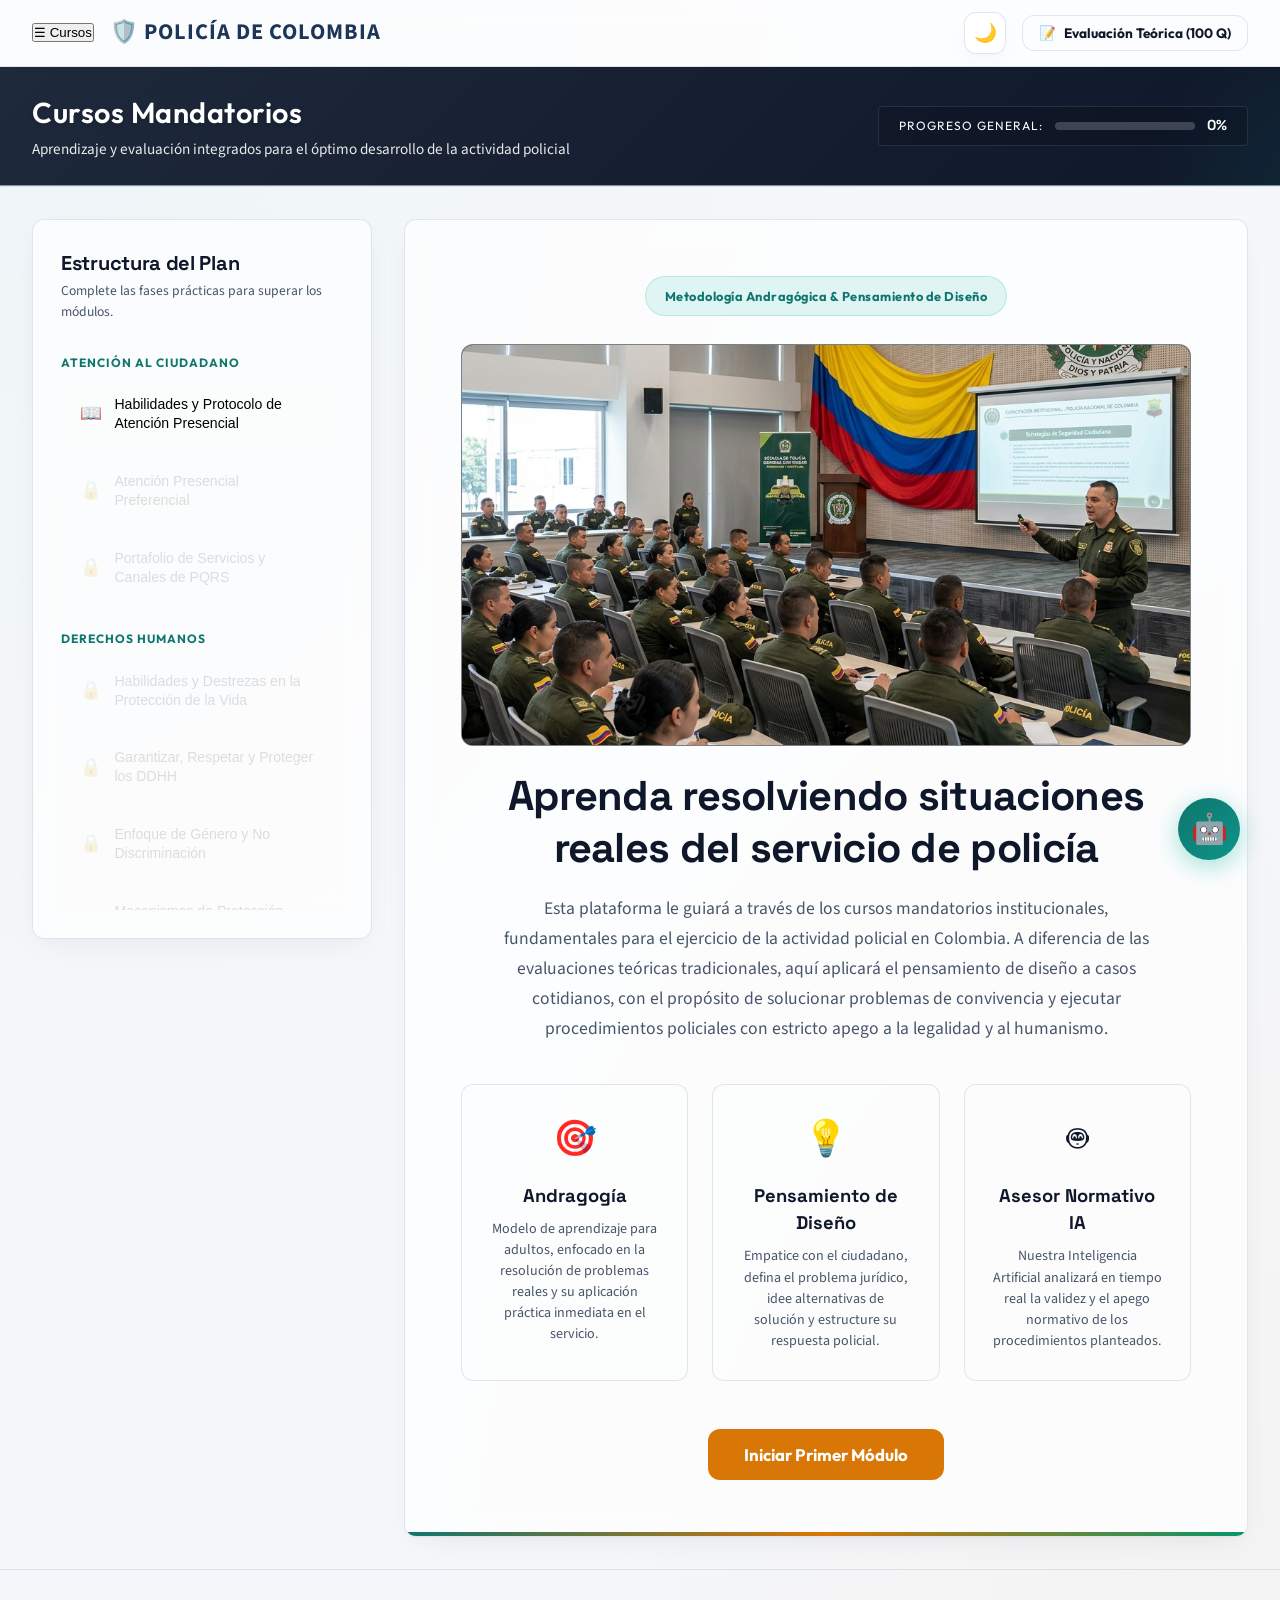
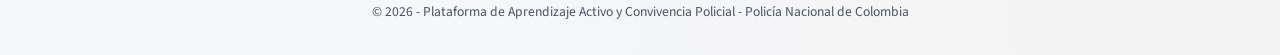
==== commit 43d6017d: "fix: renderizar Markdown en las respuestas del Asesor de Doctrina IA El widget de chat flotante most" ====
--- a/index.html
+++ b/index.html
@@ -8,7 +8,7 @@
   <!-- Google Fonts -->
   <link rel="preconnect" href="https://fonts.googleapis.com">
   <link rel="preconnect" href="https://fonts.gstatic.com" crossorigin>
-  <link href="https://fonts.googleapis.com/css2?family=Outfit:wght@300;400;600;800&family=Space+Grotesk:wght@400;700&display=swap" rel="stylesheet">
+  <link href="https://fonts.googleapis.com/css2?family=Outfit:wght@300;400;600;800&family=Space+Grotesk:wght@400;700&family=Source+Sans+Pro:wght@300;400;600;700&display=swap" rel="stylesheet">
   <!-- CSS Stylesheet -->
   <link rel="stylesheet" href="styles.css">
 </head>
@@ -18,8 +18,12 @@
   <header class="cambridge-header">
     <!-- Nivel 1: Barra superior de marca blanca -->
     <div class="topbar-header" style="background: #ffffff; padding: 0.75rem 2rem; display: flex; justify-content: space-between; align-items: center; border-bottom: 1px solid var(--border-glass);">
-      <div class="logo-area" style="display: flex; align-items: center; gap: 0.5rem; font-family: 'Source Sans Pro', Arial, sans-serif; font-weight: 700; color: var(--police-blue); font-size: 1.4rem;">
-        <span style="letter-spacing: 1px;">🛡️ POLICÍA DE COLOMBIA</span>
+      <div style="display: flex; align-items: center; gap: 1rem;">
+        <!-- Botón menú responsive (oculto en desktop) -->
+        <button class="mobile-menu-btn" id="mobile-menu-btn" aria-label="Ver Cursos">☰ Cursos</button>
+        <a href="#" class="logo-area" id="go-home-btn" style="text-decoration: none; display: flex; align-items: center; gap: 0.5rem; font-family: 'Source Sans Pro', Arial, sans-serif; font-weight: 700; color: var(--police-blue); font-size: 1.4rem; cursor: pointer;">
+          <span style="letter-spacing: 1px;">🛡️ POLICÍA DE COLOMBIA</span>
+        </a>
       </div>
       <div class="topbar-actions" style="display: flex; align-items: center; gap: 1rem;">
         <!-- Theme Switcher -->
@@ -35,10 +39,10 @@
 
     <!-- Nivel 2: Banner institucional azul mate con título -->
     <div class="subheader-banner" style="background: var(--police-blue); padding: 1.5rem 2rem; color: #ffffff; display: flex; justify-content: space-between; align-items: center;">
-      <div class="banner-titles">
+      <a href="#" id="go-home-banner-btn" class="banner-titles" style="text-decoration: none; color: inherit; cursor: pointer; display: block;">
         <h1 style="font-size: 1.8rem; font-weight: 600; margin: 0; font-family: var(--font-display); letter-spacing: 0.5px;">Cursos Mandatorios</h1>
         <p style="font-size: 0.95rem; margin: 0.25rem 0 0 0; opacity: 0.9;">Aprendizaje y evaluación integrados para el óptimo desarrollo de la actividad policial</p>
-      </div>
+      </a>
       
       <!-- Progreso General en el Banner -->
       <div class="global-progress" style="background: rgba(0, 0, 0, 0.15); border: none; padding: 0.5rem 1.25rem; border-radius: 4px;">
@@ -115,10 +119,10 @@
             </div>
             
             <!-- Imagen de referencia del caso -->
-            <div class="case-image-container" id="module-case-image-container" style="display: none; margin-bottom: 1.25rem; border-radius: 12px; overflow: hidden; border: 1px solid var(--border-glass); background: #000;">
-              <img id="module-case-image" src="" alt="Imagen de referencia del caso policial" style="width: 100%; max-height: 480px; object-fit: contain; display: block; margin: 0 auto;" />
-            </div>
-
+            <div class="module-visual" id="module-visual-container">
+            <img id="module-scenario-img" src="" alt="Escenario de Procedimiento" style="display: block;" />
+            <iframe id="module-scenario-video" src="" frameborder="0" allow="accelerometer; autoplay; clipboard-write; encrypted-media; gyroscope; picture-in-picture" allowfullscreen style="display: none; width: 100%; height: 100%; min-height: 400px; border-radius: 8px;"></iframe>
+          </div>
             <p id="module-scenario-desc">Descripción del escenario...</p>
             <div class="role-box">
               <strong>Tu Rol Operativo:</strong> <span id="module-role-text">Rol...</span>
@@ -256,9 +260,9 @@
                   </div>
                 </div>
 
-                <div class="panel-actions" id="eval-actions" style="display: none;">
+                <div class="panel-actions" id="eval-actions" style="display: none; gap: 1rem; margin-top: 1.5rem;">
                   <button class="btn btn-outline" id="retry-module-btn">Corregir Propuesta</button>
-                  <button class="btn btn-success" id="next-module-btn">Aprobar y Siguiente Módulo</button>
+                  <button class="btn btn-success" id="next-module-btn">Siguiente Módulo</button>
                 </div>
               </div>
             </div>
@@ -357,7 +361,7 @@
     <div class="floating-chat-body" id="floating-chat-body">
       <div class="chat-message ia">
         <span class="chat-message-sender">Asistente IA</span>
-        <p>¡Hola, Oficial! Estoy aquí para resolver cualquier duda que tengas sobre la Ley 1801, el Uso de la Fuerza, Derechos Humanos o técnicas de Atención al Ciudadano. ¿En qué procedimiento te asesoro hoy?</p>
+        <p>Dios y Patria. Soy tu Asesor de Doctrina Policial IA. Estoy aquí para guiarte en procedimientos operativos, consulta de normas (Ley 1801, Ley 906, resoluciones vigentes) y correcta aplicación de los Derechos Humanos.<br><br>¿Qué duda procedimental tienes hoy?</p>
       </div>
     </div>
     <div class="floating-chat-footer">
--- a/styles.css
+++ b/styles.css
@@ -1,51 +1,75 @@
 /* -------------------------------------------------------------
    SISTEMA DE DISEÑO PREMIUM - CURSOS MANDATORIOS POLICÍA
-   Paleta: Azules policiales, Acabado Glassmorphism, Modo Claro/Oscuro
+   Paleta: Midnight Navy, Emerald Sage, Luxury Gold
+   Efectos: Glassmorphism, Gradientes HSL, Micro-animaciones Dinámicas
    ------------------------------------------------------------- */
 
+@import url('https://fonts.googleapis.com/css2?family=Outfit:wght@300;400;500;600;700;800&family=Space+Grotesk:wght@400;500;700&family=Source+Sans+Pro:wght@300;400;600;700&display=swap');
+
 :root {
-  /* Paleta Mate Corporativa: Gris, Azul y Verde */
-  --bg-primary: #f4f5f7; /* Gris mate claro para fondos */
-  --bg-secondary: #ffffff; /* Blanco sólido para tarjetas */
-  --bg-glass: #ffffff; 
-  --border-glass: #e2e4e8; /* Borde gris mate sutil */
-  --text-primary: #2d3748; /* Gris carbón oscuro para legibilidad superior */
-  --text-secondary: #718096; /* Gris intermedio mate */
+  /* Paleta Light Premium (Cambridge Inspired & Slate Clean) */
+  --bg-primary: #f5f7fa;
+  --bg-secondary: rgba(255, 255, 255, 0.85);
+  --bg-glass: rgba(255, 255, 255, 0.7);
+  --border-glass: rgba(203, 213, 225, 0.6);
+  --text-primary: #0f172a; /* Slate 900 */
+  --text-secondary: #475569; /* Slate 600 */
   
-  /* Colores de Acento Mate */
-  --police-blue: #344c68; /* Azul pizarra mate (para la cabecera y el logo) */
-  --police-accent: #5e8b7e; /* Verde salvia mate (secundario) */
-  --accent-gold: #5e8b7e; /* Verde salvia mate (botones principales) */
-  --accent-gold-hover: #4a7065; /* Hover verde oscuro mate */
-  --accent-color: #4a6572; /* Azul grisáceo */
-  --success: #5e8b7e;
-  --error: #c55a5a; /* Rojo opaco mate */
-  --warning: #d08c49; /* Naranja mate */
+  /* HSL Colors */
+  --police-blue-h: 215;
+  --police-blue-s: 50%;
+  --police-blue-l: 23%; /* #1e293b Slate-like primary */
   
-  /* Estilo visual */
-  --font-display: 'Source Sans Pro', 'Helvetica Neue', Arial, sans-serif;
-  --font-body: 'Source Sans Pro', 'Helvetica Neue', Arial, sans-serif;
-  --shadow-premium: 0 4px 12px rgba(45, 55, 72, 0.08); /* Sombra mate suave */
-  --transition-smooth: all 0.2s cubic-bezier(0.16, 1, 0.3, 1);
-  --border-radius: 4px; 
+  /* Colores de Acento */
+  --police-blue: hsl(var(--police-blue-h), var(--police-blue-s), var(--police-blue-l));
+  --police-blue-gradient: linear-gradient(135deg, #1e293b 0%, #0f172a 100%);
+  --police-accent: #0f766e; /* Emerald 700 */
+  --accent-gold: #d97706; /* Amber 600 */
+  --accent-gold-hover: #b45309; /* Amber 700 */
+  --accent-color: #0d9488; /* Teal 600 */
+  
+  /* Estados */
+  --success: #059669; /* Emerald 600 */
+  --error: #dc2626; /* Red 600 */
+  --warning: #ea580c; /* Orange 600 */
+  
+  /* Tipografía y Bordes */
+  --font-display: 'Outfit', sans-serif;
+  --font-heading: 'Space Grotesk', sans-serif;
+  --font-body: 'Source Sans Pro', sans-serif;
+  
+  --shadow-premium: 0 10px 30px -10px rgba(15, 23, 42, 0.08), 0 1px 3px rgba(15, 23, 42, 0.02);
+  --shadow-glow: 0 0 20px rgba(13, 148, 136, 0.15);
+  --transition-smooth: all 0.3s cubic-bezier(0.4, 0, 0.2, 1);
+  --border-radius: 12px;
+  --glass-blur: blur(12px);
 }
 
 .dark-mode {
-  --bg-primary: #1a202c; /* Gris muy oscuro mate */
-  --bg-secondary: #2d3748; /* Gris oscuro para tarjetas */
-  --bg-glass: #2d3748;
-  --border-glass: #4a5568;
-  --text-primary: #f7fafc;
-  --text-secondary: #a0aec0;
+  /* Paleta Dark Premium (Midnight Sci-Fi & Golden Accents) */
+  --bg-primary: #0a0f1d; /* Deep Cosmos Black/Blue */
+  --bg-secondary: rgba(17, 24, 39, 0.7); /* Dark Gray with opacity */
+  --bg-glass: rgba(13, 20, 35, 0.65);
+  --border-glass: rgba(255, 255, 255, 0.08);
+  --text-primary: #f8fafc; /* Slate 50 */
+  --text-secondary: #94a3b8; /* Slate 400 */
   
-  --police-blue: #2c3e50;
-  --police-accent: #5e8b7e;
-  --accent-color: #5e8b7e;
+  --police-blue: #0f172a;
+  --police-blue-gradient: linear-gradient(135deg, #0f172a 0%, #020617 100%);
+  --police-accent: #14b8a6; /* Teal 500 */
+  --accent-gold: #f59e0b; /* Amber 500 */
+  --accent-gold-hover: #d97706;
+  --accent-color: #2dd4bf; /* Teal 400 */
   
-  --shadow-premium: 0 4px 20px rgba(0,0,0,0.3);
-}
-
-/* Reset y Base */
+  --success: #10b981;
+  --error: #ef4444;
+  --warning: #f97316;
+  
+  --shadow-premium: 0 20px 40px -15px rgba(0, 0, 0, 0.5), 0 1px 5px rgba(255, 255, 255, 0.02);
+  --shadow-glow: 0 0 25px rgba(20, 184, 166, 0.25);
+}
+
+/* Reset y Estilos Globales */
 * {
   box-sizing: border-box;
   margin: 0;
@@ -56,11 +80,33 @@
   background-color: var(--bg-primary);
   color: var(--text-primary);
   font-family: var(--font-body);
+  font-size: 1rem;
+  line-height: 1.5;
   display: flex;
   flex-direction: column;
   min-height: 100vh;
   transition: var(--transition-smooth);
   overflow-x: hidden;
+  background-image: 
+    radial-gradient(at 0% 0%, rgba(20, 184, 166, 0.03) 0px, transparent 50%),
+    radial-gradient(at 100% 100%, rgba(217, 119, 6, 0.03) 0px, transparent 50%);
+}
+
+/* Scrollbar Personalizado */
+::-webkit-scrollbar {
+  width: 8px;
+  height: 8px;
+}
+::-webkit-scrollbar-track {
+  background: transparent;
+}
+::-webkit-scrollbar-thumb {
+  background: var(--border-glass);
+  border-radius: 99px;
+  border: 2px solid var(--bg-primary);
+}
+::-webkit-scrollbar-thumb:hover {
+  background: var(--police-accent);
 }
 
 /* Header Cambridge */
@@ -69,7 +115,51 @@
   position: sticky;
   top: 0;
   z-index: 100;
-  box-shadow: 0 2px 4px rgba(0,0,0,0.05);
+  backdrop-filter: var(--glass-blur);
+  border-bottom: 1px solid var(--border-glass);
+  background: var(--bg-glass);
+  transition: var(--transition-smooth);
+}
+
+.topbar-header {
+  transition: var(--transition-smooth);
+  background: transparent !important;
+}
+
+.dark-mode .topbar-header {
+  border-bottom-color: var(--border-glass) !important;
+}
+
+.logo-area {
+  transition: var(--transition-smooth);
+}
+.logo-area:hover {
+  transform: translateY(-1px);
+  filter: drop-shadow(0 0 8px var(--police-accent));
+}
+
+.subheader-banner {
+  background: var(--police-blue-gradient) !important;
+  border-bottom: 1px solid var(--border-glass);
+  position: relative;
+  overflow: hidden;
+}
+
+.subheader-banner::before {
+  content: '';
+  position: absolute;
+  top: -50%;
+  right: -20%;
+  width: 400px;
+  height: 400px;
+  background: radial-gradient(circle, rgba(20, 184, 166, 0.12) 0%, transparent 70%);
+  pointer-events: none;
+}
+
+.banner-titles h1 {
+  font-family: var(--font-heading);
+  letter-spacing: -0.5px;
+  text-shadow: 0 2px 4px rgba(0,0,0,0.15);
 }
 
 /* Global Progress */
@@ -77,61 +167,72 @@
   display: flex;
   align-items: center;
   gap: 0.75rem;
-  background: var(--bg-primary);
-  padding: 0.5rem 1rem;
-  border-radius: 30px;
-  border: 1px solid var(--border-glass);
+  background: rgba(255, 255, 255, 0.06);
+  padding: 0.6rem 1.2rem;
+  border-radius: 99px;
+  border: 1px solid rgba(255, 255, 255, 0.1) !important;
+  backdrop-filter: var(--glass-blur);
+  transition: var(--transition-smooth);
+}
+.global-progress:hover {
+  border-color: var(--police-accent) !important;
+  box-shadow: 0 0 12px rgba(20, 184, 166, 0.2);
 }
 
 .progress-label {
-  font-size: 0.8rem;
-  color: var(--text-secondary);
-  font-weight: 600;
+  font-family: var(--font-display);
+  font-size: 0.75rem;
+  color: #e2e8f0;
+  text-transform: uppercase;
+  letter-spacing: 1px;
 }
 
 .progress-bar-container {
-  width: 120px;
+  width: 140px;
   height: 8px;
-  background: rgba(255, 255, 255, 0.1);
-  border-radius: 4px;
+  background: rgba(255, 255, 255, 0.12);
+  border-radius: 99px;
   overflow: hidden;
+  position: relative;
 }
 
 .progress-bar-fill {
   height: 100%;
   background: linear-gradient(90deg, var(--police-accent), var(--success));
-  width: 0%;
-  border-radius: 4px;
-  transition: width 0.6s cubic-bezier(0.4, 0, 0.2, 1);
+  border-radius: 99px;
+  transition: width 0.8s cubic-bezier(0.34, 1.56, 0.64, 1);
+  box-shadow: 0 0 8px var(--police-accent);
 }
 
 .progress-percentage {
-  font-family: var(--font-display);
+  font-family: var(--font-heading);
   font-size: 0.9rem;
   font-weight: 700;
-  color: var(--success);
+  color: var(--accent-color);
+  text-shadow: 0 1px 2px rgba(0,0,0,0.2);
 }
 
 /* Theme Toggle Button */
 .theme-toggle {
-  background: var(--bg-primary);
-  border: 1px solid var(--border-glass);
-  width: 40px;
-  height: 40px;
-  border-radius: 50%;
+  background: var(--bg-secondary);
+  border: 1px solid var(--border-glass);
+  width: 42px;
+  height: 42px;
+  border-radius: var(--border-radius);
   display: flex;
   align-items: center;
   justify-content: center;
   cursor: pointer;
   color: var(--text-primary);
-  font-size: 1.1rem;
-  transition: var(--transition-smooth);
+  font-size: 1.15rem;
+  transition: var(--transition-smooth);
+  box-shadow: var(--shadow-premium);
 }
 
 .theme-toggle:hover {
-  transform: scale(1.05);
+  transform: translateY(-2px);
   border-color: var(--police-accent);
-  box-shadow: 0 0 10px rgba(59, 130, 246, 0.3);
+  box-shadow: var(--shadow-glow);
 }
 
 /* App Layout Container */
@@ -139,77 +240,74 @@
   display: flex;
   flex: 1;
   width: 100%;
-  max-width: 1600px;
+  max-width: 1500px;
   margin: 0 auto;
-  padding: 1.5rem;
-  gap: 1.5rem;
+  padding: 2rem;
+  gap: 2rem;
 }
 
 /* Sidebar Navigation */
 .app-sidebar {
-  width: 320px;
-  background: var(--bg-secondary);
-  border-radius: var(--border-radius);
-  border: 1px solid var(--border-glass);
-  padding: 1.5rem;
+  width: 340px;
+  background: var(--bg-glass);
+  backdrop-filter: var(--glass-blur);
+  border-radius: var(--border-radius);
+  border: 1px solid var(--border-glass);
+  padding: 1.75rem;
   display: flex;
   flex-direction: column;
   gap: 1.5rem;
-  height: calc(100vh - 120px);
+  height: calc(100vh - 180px);
   position: sticky;
-  top: 100px;
+  top: 140px;
+  box-shadow: var(--shadow-premium);
+  transition: var(--transition-smooth);
 }
 
 .sidebar-header h3 {
+  font-family: var(--font-heading);
+  font-size: 1.25rem;
+  font-weight: 700;
+  letter-spacing: -0.3px;
+}
+
+.sidebar-header p {
+  font-size: 0.85rem;
+  color: var(--text-secondary);
+  margin-top: 0.2rem;
+}
+
+.course-navigation {
+  display: flex;
+  flex-direction: column;
+  gap: 1.25rem;
+  overflow-y: auto;
+  padding-right: 0.5rem;
+}
+
+.course-group {
+  display: flex;
+  flex-direction: column;
+  gap: 0.5rem;
+}
+
+.course-group-title {
   font-family: var(--font-display);
-  font-size: 1.15rem;
-  margin-bottom: 0.25rem;
-}
-
-.sidebar-header p {
-  font-size: 0.8rem;
-  color: var(--text-secondary);
-}
-
-.course-navigation {
-  display: flex;
-  flex-direction: column;
-  gap: 1rem;
-  overflow-y: auto;
-  padding-right: 0.25rem;
-}
-
-/* Scrollbar styling */
-.course-navigation::-webkit-scrollbar {
-  width: 4px;
-}
-.course-navigation::-webkit-scrollbar-thumb {
-  background: var(--border-glass);
-  border-radius: 4px;
-}
-
-.course-group {
-  display: flex;
-  flex-direction: column;
-  gap: 0.4rem;
-}
-
-.course-group-title {
   font-size: 0.75rem;
-  font-weight: 800;
+  font-weight: 700;
   text-transform: uppercase;
   color: var(--police-accent);
   margin-top: 0.5rem;
-  letter-spacing: 0.5px;
+  letter-spacing: 1px;
 }
 
 .nav-item {
   display: flex;
   align-items: center;
   justify-content: space-between;
-  padding: 0.75rem 1rem;
-  border-radius: 10px;
-  background: rgba(255, 255, 255, 0.02);
+  padding: 0.9rem 1.1rem;
+  border-radius: var(--border-radius);
+  background: rgba(255, 255, 255, 0.01);
   border: 1px solid transparent;
   cursor: pointer;
   transition: var(--transition-smooth);
@@ -218,40 +316,48 @@
 .nav-item-content {
   display: flex;
   align-items: center;
-  gap: 0.75rem;
-  font-size: 0.85rem;
+  gap: 0.8rem;
+  font-size: 0.88rem;
   font-weight: 500;
   text-align: left;
+  line-height: 1.35;
 }
 
 .nav-item:hover {
-  background: rgba(255, 255, 255, 0.05);
+  background: rgba(20, 184, 166, 0.05);
   border-color: var(--border-glass);
+  transform: translateX(3px);
 }
 
 .nav-item.active {
-  background: linear-gradient(135deg, rgba(30, 58, 138, 0.2), rgba(6, 182, 212, 0.15));
-  border-color: var(--accent-color);
+  background: linear-gradient(135deg, rgba(20, 184, 166, 0.15) 0%, rgba(13, 148, 136, 0.05) 100%);
+  border-color: var(--police-accent);
   color: var(--text-primary);
   font-weight: 600;
+  box-shadow: inset 0 0 12px rgba(20, 184, 166, 0.05);
 }
 
 .nav-item.locked {
-  opacity: 0.5;
+  opacity: 0.45;
   cursor: not-allowed;
 }
+.nav-item.locked:hover {
+  transform: none;
+  background: transparent;
+  border-color: transparent;
+}
 
 .nav-status-icon {
-  font-size: 1rem;
-}
-
-/* Main Content area */
+  font-size: 1.1rem;
+}
+
+/* Main Content Area */
 .app-main-content {
   flex: 1;
   display: flex;
   flex-direction: column;
-  gap: 1.5rem;
-  min-width: 0; /* Prevents flex items from breaking overflow */
+  gap: 2rem;
+  min-width: 0;
 }
 
 /* Welcome Screen */
@@ -260,7 +366,7 @@
   flex-direction: column;
   justify-content: center;
   align-items: center;
-  min-height: 70vh;
+  min-height: 60vh;
 }
 
 .welcome-screen.active {
@@ -269,85 +375,108 @@
 
 .welcome-card {
   background: var(--bg-glass);
-  backdrop-filter: blur(16px);
-  border: 1px solid var(--border-glass);
-  padding: 3rem;
-  border-radius: var(--border-radius);
-  max-width: 800px;
+  backdrop-filter: var(--glass-blur);
+  border: 1px solid var(--border-glass);
+  padding: 3.5rem;
+  border-radius: var(--border-radius);
+  max-width: 850px;
   box-shadow: var(--shadow-premium);
   text-align: center;
-  animation: fadeInUp 0.6s cubic-bezier(0.16, 1, 0.3, 1);
+  animation: fadeInUp 0.7s cubic-bezier(0.16, 1, 0.3, 1);
+  position: relative;
+  overflow: hidden;
+}
+
+.welcome-card::after {
+  content: '';
+  position: absolute;
+  bottom: 0;
+  left: 0;
+  right: 0;
+  height: 4px;
+  background: linear-gradient(90deg, var(--police-accent), var(--accent-gold), var(--success));
 }
 
 .welcome-badge {
   display: inline-block;
-  background: rgba(6, 182, 212, 0.15);
-  color: var(--accent-color);
-  padding: 0.5rem 1rem;
-  border-radius: 30px;
-  font-weight: 600;
+  background: rgba(20, 184, 166, 0.12);
+  color: var(--police-accent);
+  padding: 0.6rem 1.2rem;
+  border-radius: 99px;
+  font-weight: 700;
+  font-family: var(--font-display);
   font-size: 0.8rem;
-  margin-bottom: 1.5rem;
+  letter-spacing: 0.5px;
+  margin-bottom: 1.75rem;
+  border: 1px solid rgba(20, 184, 166, 0.2);
 }
 
 .welcome-card h2 {
-  font-family: var(--font-display);
-  font-size: 2.2rem;
-  margin-bottom: 1rem;
-  line-height: 1.2;
+  font-family: var(--font-heading);
+  font-size: 2.6rem;
+  font-weight: 700;
+  letter-spacing: -0.7px;
+  margin-bottom: 1.25rem;
+  line-height: 1.25;
 }
 
 .welcome-card p {
   color: var(--text-secondary);
-  font-size: 1.05rem;
-  line-height: 1.6;
-  margin-bottom: 2rem;
+  font-size: 1.1rem;
+  line-height: 1.7;
+  margin-bottom: 2.5rem;
+  max-width: 680px;
+  margin-left: auto;
+  margin-right: auto;
 }
 
 .methodology-cards {
   display: grid;
   grid-template-columns: repeat(3, 1fr);
-  gap: 1.25rem;
-  margin-bottom: 2.5rem;
+  gap: 1.5rem;
+  margin-bottom: 3rem;
 }
 
 .m-card {
   background: rgba(255, 255, 255, 0.02);
   border: 1px solid var(--border-glass);
-  padding: 1.5rem;
-  border-radius: 12px;
+  padding: 1.75rem;
+  border-radius: var(--border-radius);
   transition: var(--transition-smooth);
 }
 
 .m-card:hover {
   transform: translateY(-5px);
-  background: rgba(255, 255, 255, 0.04);
+  background: rgba(20, 184, 166, 0.04);
   border-color: var(--police-accent);
+  box-shadow: var(--shadow-premium);
 }
 
 .m-icon {
-  font-size: 2rem;
-  margin-bottom: 0.75rem;
+  font-size: 2.2rem;
+  margin-bottom: 1rem;
   display: block;
 }
 
 .m-card h4 {
-  font-family: var(--font-display);
-  font-size: 1.05rem;
-  margin-bottom: 0.5rem;
+  font-family: var(--font-heading);
+  font-size: 1.15rem;
+  font-weight: 700;
+  margin-bottom: 0.6rem;
 }
 
 .m-card p {
-  font-size: 0.8rem;
+  font-size: 0.88rem;
   margin-bottom: 0;
-  line-height: 1.4;
+  line-height: 1.5;
+  color: var(--text-secondary);
 }
 
 /* Module Screen */
 .module-screen {
   display: none;
   flex-direction: column;
-  gap: 1.5rem;
+  gap: 2rem;
   animation: fadeIn 0.4s ease;
 }
 
@@ -356,85 +485,122 @@
 }
 
 .module-header-card {
-  background: var(--bg-secondary);
-  border: 1px solid var(--border-glass);
-  border-radius: var(--border-radius);
-  padding: 1.75rem;
+  background: var(--bg-glass);
+  backdrop-filter: var(--glass-blur);
+  border: 1px solid var(--border-glass);
+  border-radius: var(--border-radius);
+  padding: 2.25rem;
+  box-shadow: var(--shadow-premium);
   position: relative;
 }
 
 .badge {
   display: inline-block;
-  background: var(--police-blue);
+  background: var(--police-blue-gradient);
   color: #fff;
-  padding: 0.35rem 0.75rem;
-  border-radius: 30px;
+  padding: 0.45rem 1rem;
+  border-radius: 99px;
   font-size: 0.75rem;
-  font-weight: 600;
-  margin-bottom: 0.75rem;
-  text-transform: uppercase;
+  font-weight: 700;
+  font-family: var(--font-display);
+  letter-spacing: 0.5px;
+  margin-bottom: 1rem;
+  border: 1px solid var(--border-glass);
 }
 
 #module-title {
-  font-family: var(--font-display);
-  font-size: 1.6rem;
-  margin-bottom: 1rem;
+  font-family: var(--font-heading);
+  font-size: 1.85rem;
+  font-weight: 700;
+  letter-spacing: -0.5px;
+  margin-bottom: 1.25rem;
 }
 
 .scenario-box {
-  background: rgba(30, 58, 138, 0.1);
+  background: rgba(20, 184, 166, 0.05);
   border-left: 4px solid var(--police-accent);
-  padding: 1.25rem;
-  border-radius: 0 12px 12px 0;
+  padding: 1.5rem;
+  border-radius: 0 var(--border-radius) var(--border-radius) 0;
+  margin: 1.25rem 0;
 }
 
 .scenario-header {
   display: flex;
   align-items: center;
-  gap: 0.5rem;
-  margin-bottom: 0.5rem;
+  gap: 0.6rem;
+  margin-bottom: 0.6rem;
 }
 
 .scenario-header h4 {
-  font-family: var(--font-display);
-  font-size: 1.1rem;
+  font-family: var(--font-heading);
+  font-size: 1.2rem;
+  font-weight: 700;
   color: var(--police-accent);
 }
 
+.module-visual {
+  width: 100%;
+  aspect-ratio: 16/9;
+  margin: 1.5rem 0;
+  border-radius: var(--border-radius);
+  overflow: hidden;
+  background: #000;
+  border: 1px solid var(--border-glass);
+  box-shadow: var(--shadow-premium);
+}
+
+.module-visual img, .module-visual iframe {
+  width: 100%;
+  height: 100%;
+  object-fit: cover;
+  display: block;
+}
+
 #module-scenario-desc {
-  font-size: 0.95rem;
-  line-height: 1.6;
-  margin-bottom: 1rem;
+  font-size: 1rem;
+  line-height: 1.75;
+  color: var(--text-primary);
+  margin-bottom: 1.25rem;
 }
 
 .role-box {
-  background: rgba(255, 255, 255, 0.03);
-  padding: 0.6rem 1rem;
+  background: rgba(255, 255, 255, 0.02);
+  border: 1px solid var(--border-glass);
+  padding: 0.8rem 1.25rem;
   border-radius: 8px;
-  font-size: 0.85rem;
-  margin-bottom: 1rem;
+  font-size: 0.9rem;
+  margin-bottom: 1.5rem;
 }
 
 .role-box strong {
   color: var(--accent-gold);
-}
-
-.objectives-list {
-  font-size: 0.9rem;
+  font-family: var(--font-display);
+}
+
+.objectives-list h5 {
+  font-family: var(--font-heading);
+  font-size: 1.05rem;
+  font-weight: 700;
 }
 
 .objectives-list ul {
-  margin-top: 0.4rem;
-  padding-left: 1.25rem;
-  display: flex;
-  flex-direction: column;
-  gap: 0.3rem;
+  margin-top: 0.6rem;
+  padding-left: 1.5rem;
+  display: flex;
+  flex-direction: column;
+  gap: 0.5rem;
+}
+
+.objectives-list li {
+  font-size: 0.95rem;
+  line-height: 1.5;
+  color: var(--text-secondary);
 }
 
 /* Design Thinking Workspace Card */
 .workspace-card {
   background: var(--bg-glass);
-  backdrop-filter: blur(16px);
+  backdrop-filter: var(--glass-blur);
   border: 1px solid var(--border-glass);
   border-radius: var(--border-radius);
   box-shadow: var(--shadow-premium);
@@ -446,8 +612,13 @@
 .tabs-header {
   display: flex;
   border-bottom: 1px solid var(--border-glass);
-  background: rgba(0, 0, 0, 0.2);
+  background: rgba(0, 0, 0, 0.08);
   overflow-x: auto;
+  scroll-snap-type: x mandatory;
+  scrollbar-width: none;
+}
+.dark-mode .tabs-header {
+  background: rgba(0, 0, 0, 0.25);
 }
 
 .tab-btn {
@@ -455,51 +626,63 @@
   background: transparent;
   border: none;
   color: var(--text-secondary);
-  padding: 1rem;
-  font-family: var(--font-display);
-  font-size: 0.9rem;
-  font-weight: 600;
+  padding: 1.25rem 1.5rem;
+  font-family: var(--font-heading);
+  font-size: 0.95rem;
+  font-weight: 700;
   cursor: pointer;
   display: flex;
   align-items: center;
   justify-content: center;
-  gap: 0.5rem;
-  transition: var(--transition-smooth);
-  border-bottom: 2px solid transparent;
-  min-width: 130px;
+  gap: 0.6rem;
+  transition: var(--transition-smooth);
+  border-bottom: 3px solid transparent;
+  min-width: 160px;
+  scroll-snap-align: start;
+  flex-shrink: 0;
+}
+
+.tab-btn:hover {
+  color: var(--text-primary);
+  background: rgba(20, 184, 166, 0.03);
 }
 
 .tab-btn.active {
-  color: var(--accent-color);
-  background: rgba(6, 182, 212, 0.05);
-  border-bottom-color: var(--accent-color);
+  color: var(--police-accent);
+  background: rgba(20, 184, 166, 0.05);
+  border-bottom-color: var(--police-accent);
 }
 
 .tab-num {
   display: inline-flex;
   align-items: center;
   justify-content: center;
-  width: 22px;
-  height: 22px;
-  background: rgba(255, 255, 255, 0.1);
+  width: 24px;
+  height: 24px;
+  background: rgba(0, 0, 0, 0.1);
   border-radius: 50%;
-  font-size: 0.75rem;
+  font-size: 0.78rem;
+  font-weight: 700;
+}
+.dark-mode .tab-num {
+  background: rgba(255, 255, 255, 0.08);
 }
 
 .tab-btn.active .tab-num {
-  background: var(--accent-color);
-  color: var(--bg-primary);
-  font-weight: 700;
+  background: var(--police-accent);
+  color: #fff;
+  box-shadow: 0 0 8px var(--police-accent);
 }
 
 .tabs-content {
-  padding: 1.75rem;
+  padding: 2.25rem;
 }
 
 .tab-panel {
   display: none;
   flex-direction: column;
-  gap: 1.25rem;
+  gap: 1.5rem;
+  animation: fadeIn 0.3s ease;
 }
 
 .tab-panel.active {
@@ -507,30 +690,36 @@
 }
 
 .tab-instruction {
-  font-size: 1rem;
-  font-weight: 500;
+  font-size: 1.05rem;
+  font-weight: 600;
   color: var(--text-primary);
-  line-height: 1.5;
+  line-height: 1.6;
+  font-family: var(--font-display);
 }
 
 .textarea-input {
   width: 100%;
-  height: 150px;
+  height: 160px;
+  background: rgba(0, 0, 0, 0.02);
+  border: 1px solid var(--border-glass);
+  border-radius: var(--border-radius);
+  color: var(--text-primary);
+  padding: 1.25rem;
+  font-family: var(--font-body);
+  font-size: 1rem;
+  line-height: 1.6;
+  resize: vertical;
+  transition: var(--transition-smooth);
+}
+.dark-mode .textarea-input {
   background: rgba(0, 0, 0, 0.2);
-  border: 1px solid var(--border-glass);
-  border-radius: 10px;
-  color: var(--text-primary);
-  padding: 1rem;
-  font-family: var(--font-body);
-  font-size: 0.95rem;
-  resize: vertical;
-  transition: var(--transition-smooth);
 }
 
 .textarea-input:focus {
   outline: none;
-  border-color: var(--accent-color);
-  box-shadow: 0 0 10px rgba(6, 182, 212, 0.15);
+  border-color: var(--police-accent);
+  background: var(--bg-primary);
+  box-shadow: 0 0 15px rgba(20, 184, 166, 0.15);
 }
 
 .panel-actions {
@@ -544,62 +733,67 @@
 .ia-chat-interface {
   display: flex;
   flex-direction: column;
-  gap: 1.5rem;
+  gap: 1.75rem;
 }
 
 .ia-avatar-area {
   display: flex;
   align-items: center;
-  gap: 1rem;
+  gap: 1.25rem;
   border-bottom: 1px solid var(--border-glass);
-  padding-bottom: 1rem;
+  padding-bottom: 1.25rem;
 }
 
 .ia-avatar {
-  width: 48px;
-  height: 48px;
+  width: 52px;
+  height: 52px;
   background: linear-gradient(135deg, var(--police-accent), var(--accent-color));
   border-radius: 50%;
   display: flex;
   align-items: center;
   justify-content: center;
-  font-size: 1.6rem;
-  box-shadow: 0 0 15px rgba(6, 182, 212, 0.4);
+  font-size: 1.75rem;
+  box-shadow: var(--shadow-glow);
+  animation: pulse 3s infinite ease-in-out;
 }
 
 .ia-status h5 {
-  font-family: var(--font-display);
-  font-size: 1.05rem;
+  font-family: var(--font-heading);
+  font-size: 1.15rem;
+  font-weight: 700;
 }
 
 .ia-status p {
-  font-size: 0.8rem;
+  font-size: 0.85rem;
   color: var(--text-secondary);
 }
 
 .ia-chat-box {
   display: flex;
   flex-direction: column;
-  gap: 1rem;
-  max-height: 350px;
+  gap: 1.25rem;
+  max-height: 400px;
   overflow-y: auto;
-  padding-right: 0.5rem;
+  padding-right: 0.75rem;
 }
 
 .chat-message {
   display: flex;
   flex-direction: column;
-  gap: 0.25rem;
-  max-width: 85%;
-  padding: 1rem;
-  border-radius: 12px;
-  font-size: 0.95rem;
-  line-height: 1.5;
+  gap: 0.4rem;
+  max-width: 82%;
+  padding: 1.1rem 1.3rem;
+  border-radius: 16px;
+  font-size: 0.98rem;
+  line-height: 1.6;
+  box-shadow: var(--shadow-premium);
+  position: relative;
+  transition: var(--transition-smooth);
 }
 
 .chat-message.user {
   align-self: flex-end;
-  background: var(--police-blue);
+  background: linear-gradient(135deg, var(--police-accent) 0%, var(--accent-color) 100%);
   color: #fff;
   border-bottom-right-radius: 2px;
 }
@@ -612,80 +806,89 @@
 }
 
 .chat-message-sender {
+  font-family: var(--font-display);
   font-size: 0.75rem;
   font-weight: 800;
   text-transform: uppercase;
+  letter-spacing: 0.8px;
+  color: var(--police-accent);
+}
+.dark-mode .chat-message-sender {
   color: var(--accent-color);
 }
 
 .chat-message.user .chat-message-sender {
-  color: var(--accent-gold);
+  color: #fef08a; /* Soft yellow for user metadata text */
 }
 
 /* Score Board / Gauge */
 .score-card {
   display: flex;
   align-items: center;
-  gap: 2rem;
+  gap: 2.5rem;
   background: rgba(255, 255, 255, 0.02);
   border: 1px solid var(--border-glass);
-  border-radius: 12px;
-  padding: 1.5rem;
-  margin-top: 1rem;
-  animation: scaleIn 0.5s cubic-bezier(0.175, 0.885, 0.32, 1.275);
+  border-radius: var(--border-radius);
+  padding: 1.75rem;
+  margin-top: 1.25rem;
+  animation: scaleIn 0.6s cubic-bezier(0.175, 0.885, 0.32, 1.275);
 }
 
 .gauge-container {
   position: relative;
-  width: 100px;
-  height: 60px;
+  width: 110px;
+  height: 65px;
   display: flex;
   justify-content: center;
 }
 
 .gauge {
-  width: 100px;
-  height: 50px;
+  width: 110px;
+  height: 55px;
 }
 
 .score-value {
   position: absolute;
   bottom: 0;
-  font-family: var(--font-display);
-  font-size: 1.5rem;
-  font-weight: 700;
+  font-family: var(--font-heading);
+  font-size: 1.75rem;
+  font-weight: 700;
+  color: var(--police-accent);
 }
 
 .score-verdict h4 {
-  font-family: var(--font-display);
-  font-size: 1.2rem;
-  margin-bottom: 0.25rem;
+  font-family: var(--font-heading);
+  font-size: 1.3rem;
+  font-weight: 700;
+  margin-bottom: 0.35rem;
 }
 
 .score-verdict p {
-  font-size: 0.85rem;
+  font-size: 0.9rem;
   color: var(--text-secondary);
+  line-height: 1.5;
 }
 
 /* Certificate Screen Diploma */
 .diploma-box {
-  background: linear-gradient(135deg, #131d35 0%, #0c1222 100%);
+  background: linear-gradient(135deg, #0f172a 0%, #020617 100%);
   border: 2px solid var(--accent-gold);
-  border-radius: 12px;
-  padding: 2.5rem;
-  margin: 2rem 0;
+  border-radius: var(--border-radius);
+  padding: 3.5rem;
+  margin: 2.5rem 0;
   position: relative;
-  box-shadow: 0 0 25px rgba(234, 179, 8, 0.15);
+  box-shadow: 0 0 40px rgba(245, 158, 11, 0.18);
+  text-align: center;
 }
 
 .diploma-box::before {
   content: '';
   position: absolute;
-  top: 10px;
-  bottom: 10px;
-  left: 10px;
-  right: 10px;
-  border: 1px solid rgba(234, 179, 8, 0.3);
+  top: 12px;
+  bottom: 12px;
+  left: 12px;
+  right: 12px;
+  border: 1px solid rgba(245, 158, 11, 0.35);
   border-radius: 8px;
   pointer-events: none;
 }
@@ -693,37 +896,42 @@
 .diploma-box h4 {
   font-family: var(--font-display);
   color: var(--text-secondary);
-  letter-spacing: 2px;
-  font-size: 0.9rem;
-  margin-bottom: 1rem;
+  letter-spacing: 3px;
+  font-size: 0.95rem;
+  text-transform: uppercase;
+  margin-bottom: 1.5rem;
 }
 
 .diploma-box h3 {
-  font-family: var(--font-display);
-  font-size: 1.8rem;
+  font-family: var(--font-heading);
+  font-size: 2.2rem;
+  font-weight: 700;
   color: var(--accent-gold);
-  margin: 1.25rem 0;
+  margin: 1.5rem 0;
+  text-shadow: 0 2px 4px rgba(0,0,0,0.5);
 }
 
 .diploma-box p {
-  font-size: 0.9rem;
-  color: var(--text-primary);
+  font-size: 1.05rem;
+  color: #e2e8f0;
+  line-height: 1.6;
 }
 
 .diploma-box .methodology-info {
+  font-size: 0.85rem;
+  color: #94a3b8;
+  font-style: italic;
+  margin-top: 1.5rem;
+}
+
+.diploma-footer {
+  display: flex;
+  justify-content: space-between;
+  margin-top: 3rem;
   font-size: 0.8rem;
-  color: var(--text-secondary);
-  font-style: italic;
-}
-
-.diploma-footer {
-  display: flex;
-  justify-content: space-between;
-  margin-top: 2rem;
-  font-size: 0.75rem;
-  color: var(--text-secondary);
-  border-top: 1px solid rgba(255, 255, 255, 0.05);
-  padding-top: 1rem;
+  color: #64748b;
+  border-top: 1px solid rgba(255, 255, 255, 0.08);
+  padding-top: 1.25rem;
 }
 
 /* Buttons */
@@ -731,36 +939,42 @@
   display: inline-flex;
   align-items: center;
   justify-content: center;
-  padding: 0.65rem 1.25rem;
+  padding: 0.75rem 1.5rem;
   font-family: var(--font-display);
-  font-size: 0.9rem;
-  font-weight: 700;
-  border-radius: 8px;
+  font-size: 0.92rem;
+  font-weight: 700;
+  border-radius: var(--border-radius);
   cursor: pointer;
   transition: var(--transition-smooth);
   border: none;
+  gap: 0.5rem;
+}
+
+.btn:active {
+  transform: scale(0.97);
 }
 
 .btn-primary {
-  background: var(--accent-gold); /* Verde azulado de Cambridge */
+  background: var(--accent-gold);
   color: #fff;
 }
 
 .btn-primary:hover {
   background: var(--accent-gold-hover);
-  transform: translateY(-1px);
-  box-shadow: 0 4px 12px rgba(0, 176, 171, 0.3);
+  transform: translateY(-2px);
+  box-shadow: 0 6px 18px rgba(217, 119, 6, 0.35);
 }
 
 .btn-secondary {
-  background: var(--police-blue); /* Púrpura de Cambridge */
+  background: var(--police-blue-gradient);
   color: #fff;
+  border: 1px solid var(--border-glass);
 }
 
 .btn-secondary:hover {
-  background: #3c0037;
-  transform: translateY(-1px);
-  box-shadow: 0 4px 12px rgba(81, 0, 74, 0.3);
+  background: #334155;
+  transform: translateY(-2px);
+  box-shadow: 0 6px 18px rgba(15, 23, 42, 0.25);
 }
 
 .btn-success {
@@ -769,8 +983,9 @@
 }
 
 .btn-success:hover {
-  background: #14613e;
-  transform: translateY(-1px);
+  background: #047857;
+  transform: translateY(-2px);
+  box-shadow: 0 6px 18px rgba(5, 150, 105, 0.35);
 }
 
 .btn-outline {
@@ -780,189 +995,209 @@
 }
 
 .btn-outline:hover {
-  background: rgba(0, 47, 108, 0.04);
-  border-color: var(--police-blue);
-  color: var(--police-blue);
+  background: rgba(20, 184, 166, 0.06);
+  border-color: var(--police-accent);
+  color: var(--police-accent);
 }
 
 .btn-large {
-  padding: 0.85rem 2rem;
-  font-size: 1rem;
-  border-radius: 4px; /* Consistente con el borde recto de Cambridge */
-}
-
-/* Estilos de opción para cuestionario */
+  padding: 0.95rem 2.25rem;
+  font-size: 1.05rem;
+}
+
+/* Question options styling */
 .option-btn {
-  background: rgba(255, 255, 255, 0.03);
+  background: rgba(255, 255, 255, 0.02);
   border: 1px solid var(--border-glass);
   color: var(--text-primary);
-  padding: 1rem 1.5rem;
-  border-radius: 10px;
+  padding: 1.15rem 1.6rem;
+  border-radius: var(--border-radius);
   cursor: pointer;
   text-align: left;
   font-family: var(--font-body);
-  font-size: 0.95rem;
+  font-size: 1rem;
+  line-height: 1.5;
   transition: var(--transition-smooth);
 }
 
 .option-btn:hover {
-  background: rgba(255, 255, 255, 0.07);
-  border-color: var(--text-secondary);
+  background: rgba(20, 184, 166, 0.04);
+  border-color: var(--police-accent);
+  transform: translateY(-1px);
 }
 
 .option-btn.selected {
   border-color: var(--police-accent);
-  background: rgba(59, 130, 246, 0.15);
+  background: rgba(20, 184, 166, 0.12);
   font-weight: 600;
+  box-shadow: 0 0 12px rgba(20, 184, 166, 0.15);
 }
 
 .option-btn.correct {
   border-color: var(--success) !important;
-  background: rgba(16, 185, 129, 0.2) !important;
-  color: #fff !important;
+  background: rgba(16, 185, 129, 0.15) !important;
+  color: var(--text-primary) !important;
+  font-weight: 700;
 }
 
 .option-btn.incorrect {
   border-color: var(--error) !important;
-  background: rgba(239, 68, 68, 0.2) !important;
-  color: #fff !important;
+  background: rgba(239, 68, 68, 0.15) !important;
+  color: var(--text-primary) !important;
 }
 
 /* Video Card styles */
 .video-card {
-  background: var(--bg-secondary);
-  border: 1px solid var(--border-glass);
-  border-radius: var(--border-radius);
-  padding: 1.5rem;
+  background: var(--bg-glass);
+  backdrop-filter: var(--glass-blur);
+  border: 1px solid var(--border-glass);
+  border-radius: var(--border-radius);
+  padding: 1.75rem;
+  box-shadow: var(--shadow-premium);
 }
 
 .video-header {
   display: flex;
   align-items: center;
-  gap: 0.5rem;
-  margin-bottom: 1rem;
+  gap: 0.6rem;
+  margin-bottom: 1.25rem;
 }
 
 .video-header h4 {
-  font-family: var(--font-display);
-  font-size: 1.1rem;
-  color: var(--accent-gold);
+  font-family: var(--font-heading);
+  font-size: 1.25rem;
+  font-weight: 700;
+  color: var(--police-accent);
 }
 
 .video-wrapper {
-  position: relative;
-  padding-bottom: 56.25%; /* 16:9 Aspect Ratio */
-  height: 0;
+  width: 100%;
+  aspect-ratio: 16/9;
+  border-radius: var(--border-radius);
+  border: 1px solid var(--border-glass);
   overflow: hidden;
-  border-radius: 12px;
-  border: 1px solid var(--border-glass);
+  background: #000;
+  box-shadow: var(--shadow-premium);
 }
 
 .video-wrapper iframe {
-  position: absolute;
-  top: 0;
-  left: 0;
   width: 100%;
   height: 100%;
+  border: none;
 }
 
 /* Botón Flotante de IA */
 .ai-floating-btn {
   position: fixed;
-  bottom: 2rem;
-  right: 2rem;
-  width: 60px;
-  height: 60px;
+  bottom: 2.5rem;
+  right: 2.5rem;
+  width: 62px;
+  height: 62px;
   background: linear-gradient(135deg, var(--police-accent), var(--accent-color));
   border: none;
   border-radius: 50%;
-  box-shadow: 0 4px 20px rgba(6, 182, 212, 0.4);
+  box-shadow: 0 6px 25px rgba(20, 184, 166, 0.4);
   cursor: pointer;
   z-index: 1000;
   display: flex;
   align-items: center;
   justify-content: center;
-  font-size: 1.8rem;
+  font-size: 1.85rem;
   transition: var(--transition-smooth);
 }
 
 .ai-floating-btn:hover {
-  transform: scale(1.1) rotate(5deg);
-  box-shadow: 0 6px 24px rgba(6, 182, 212, 0.6);
+  transform: scale(1.1) rotate(6deg);
+  box-shadow: 0 10px 30px rgba(20, 184, 166, 0.6);
 }
 
 /* Modal Chat Flotante */
 .ai-floating-chat {
   position: fixed;
-  bottom: 6.5rem;
-  right: 2rem;
-  width: 380px;
-  height: 480px;
+  bottom: 7.25rem;
+  right: 2.5rem;
+  width: 400px;
+  height: 520px;
   background: var(--bg-glass);
-  backdrop-filter: blur(20px);
+  backdrop-filter: var(--glass-blur);
   border: 1px solid var(--border-glass);
   border-radius: var(--border-radius);
   box-shadow: var(--shadow-premium);
   z-index: 1000;
-  display: none; /* Controlado por JS */
+  display: none;
   flex-direction: column;
   overflow: hidden;
-  animation: fadeInUp 0.4s cubic-bezier(0.16, 1, 0.3, 1);
+  animation: fadeInUp 0.45s cubic-bezier(0.16, 1, 0.3, 1);
 }
 
 .floating-chat-header {
   background: var(--bg-secondary);
   border-bottom: 1px solid var(--border-glass);
-  padding: 1rem;
+  padding: 1.25rem;
   display: flex;
   justify-content: space-between;
   align-items: center;
+}
+
+.floating-chat-header h4 {
+  font-family: var(--font-heading);
+  font-weight: 700;
 }
 
 .close-chat-btn {
   background: transparent;
   border: none;
   color: var(--text-secondary);
-  font-size: 1.5rem;
+  font-size: 1.6rem;
   cursor: pointer;
   transition: var(--transition-smooth);
 }
 
 .close-chat-btn:hover {
   color: var(--error);
+  transform: scale(1.1);
 }
 
 .floating-chat-body {
   flex: 1;
+  padding: 1.25rem;
+  overflow-y: auto;
+  display: flex;
+  flex-direction: column;
+  gap: 1rem;
+}
+
+.floating-chat-footer {
   padding: 1rem;
-  overflow-y: auto;
-  display: flex;
-  flex-direction: column;
+  border-top: 1px solid var(--border-glass);
+  background: rgba(0,0,0,0.03);
+  display: flex;
   gap: 0.75rem;
-}
-
-.floating-chat-footer {
-  padding: 0.75rem;
-  border-top: 1px solid var(--border-glass);
+  align-items: center;
+}
+.dark-mode .floating-chat-footer {
   background: rgba(0,0,0,0.2);
-  display: flex;
-  gap: 0.5rem;
 }
 
 .floating-chat-footer input {
   flex: 1;
-  background: rgba(0, 0, 0, 0.2);
+  background: rgba(0, 0, 0, 0.02);
   border: 1px solid var(--border-glass);
   border-radius: 8px;
   color: var(--text-primary);
-  padding: 0.5rem 0.75rem;
+  padding: 0.65rem 1rem;
   font-family: var(--font-body);
-  font-size: 0.85rem;
+  font-size: 0.95rem;
+  transition: var(--transition-smooth);
+}
+.dark-mode .floating-chat-footer input {
+  background: rgba(0, 0, 0, 0.2);
 }
 
 .floating-chat-footer input:focus {
   outline: none;
-  border-color: var(--accent-color);
+  border-color: var(--police-accent);
+  background: var(--bg-primary);
 }
 
 .floating-chat-footer button {
@@ -970,22 +1205,27 @@
   color: #fff;
   border: none;
   border-radius: 8px;
-  width: 36px;
-  height: 36px;
+  width: 40px;
+  height: 40px;
   cursor: pointer;
-  font-weight: bold;
-  transition: var(--transition-smooth);
+  display: flex;
+  align-items: center;
+  justify-content: center;
+  font-size: 1.15rem;
+  transition: var(--transition-smooth);
+  box-shadow: 0 4px 12px rgba(20, 184, 166, 0.2);
 }
 
 .floating-chat-footer button:hover {
   background: var(--accent-color);
+  transform: scale(1.05);
 }
 
 /* Footer */
 .app-footer {
   text-align: center;
-  padding: 1.5rem;
-  font-size: 0.8rem;
+  padding: 2rem;
+  font-size: 0.85rem;
   color: var(--text-secondary);
   border-top: 1px solid var(--border-glass);
   margin-top: auto;
@@ -995,7 +1235,7 @@
 @keyframes fadeInUp {
   from {
     opacity: 0;
-    transform: translateY(20px);
+    transform: translateY(24px);
   }
   to {
     opacity: 1;
@@ -1008,9 +1248,14 @@
   to { opacity: 1; }
 }
 
+@keyframes scaleIn {
+  from { opacity: 0; transform: scale(0.92); }
+  to { opacity: 1; transform: scale(1); }
+}
+
 @keyframes pulse {
   0% { transform: scale(1); filter: drop-shadow(0 0 4px var(--police-accent)); }
-  50% { transform: scale(1.05); filter: drop-shadow(0 0 12px var(--accent-color)); }
+  50% { transform: scale(1.04); filter: drop-shadow(0 0 15px var(--accent-color)); }
   100% { transform: scale(1); filter: drop-shadow(0 0 4px var(--police-accent)); }
 }
 
@@ -1018,11 +1263,40 @@
 @media (max-width: 1024px) {
   .app-container {
     flex-direction: column;
-  }
+    padding: 1.25rem;
+  }
+  
+  .mobile-menu-btn {
+    display: inline-block;
+  }
+  
   .app-sidebar {
+    display: none;
     width: 100%;
     height: auto;
     position: static;
+    padding: 1.5rem;
+  }
+  
+  .app-sidebar.show-mobile {
+    display: flex;
+  }
+  
+  .course-navigation {
+    flex-direction: row;
+    overflow-x: auto;
+    scroll-snap-type: x mandatory;
+    gap: 1.25rem;
+    padding-bottom: 0.75rem;
+  }
+  .course-group {
+    min-width: 320px;
+    scroll-snap-align: start;
+    flex-shrink: 0;
+    background: rgba(0,0,0,0.015);
+    padding: 0.75rem;
+    border-radius: var(--border-radius);
+    border: 1px solid var(--border-glass);
   }
   .methodology-cards {
     grid-template-columns: 1fr;
@@ -1030,23 +1304,52 @@
 }
 
 @media (max-width: 600px) {
-  .app-header {
+  .app-container {
+    padding: 0.75rem;
+  }
+  .welcome-card, .module-header-card, .workspace-card, .video-card {
+    padding: 1.5rem;
+  }
+  #module-title {
+    font-size: 1.5rem;
+  }
+  .score-card {
     flex-direction: column;
-    gap: 1rem;
-    align-items: flex-start;
-  }
-  .header-actions {
-    width: 100%;
-    justify-content: space-between;
-  }
-  .welcome-card {
-    padding: 1.5rem;
+    text-align: center;
+    gap: 1.5rem;
   }
   .tabs-header {
     flex-wrap: nowrap;
   }
   .tab-btn {
-    padding: 0.75rem 0.5rem;
-    font-size: 0.8rem;
-  }
-}
+    padding: 1rem 0.75rem;
+    font-size: 0.88rem;
+    min-width: 130px;
+  }
+  .panel-actions {
+    flex-direction: column;
+    width: 100%;
+  }
+  .panel-actions .btn {
+    width: 100%;
+  }
+  .diploma-box {
+    padding: 2rem 1.5rem;
+  }
+  .diploma-box h3 {
+    font-size: 1.6rem;
+  }
+  .ai-floating-chat {
+    width: 92vw;
+    right: 4vw;
+    bottom: 6rem;
+    height: 62vh;
+  }
+  .ai-floating-btn {
+    width: 54px;
+    height: 54px;
+    font-size: 1.65rem;
+    bottom: 2rem;
+    right: 2rem;
+  }
+}
